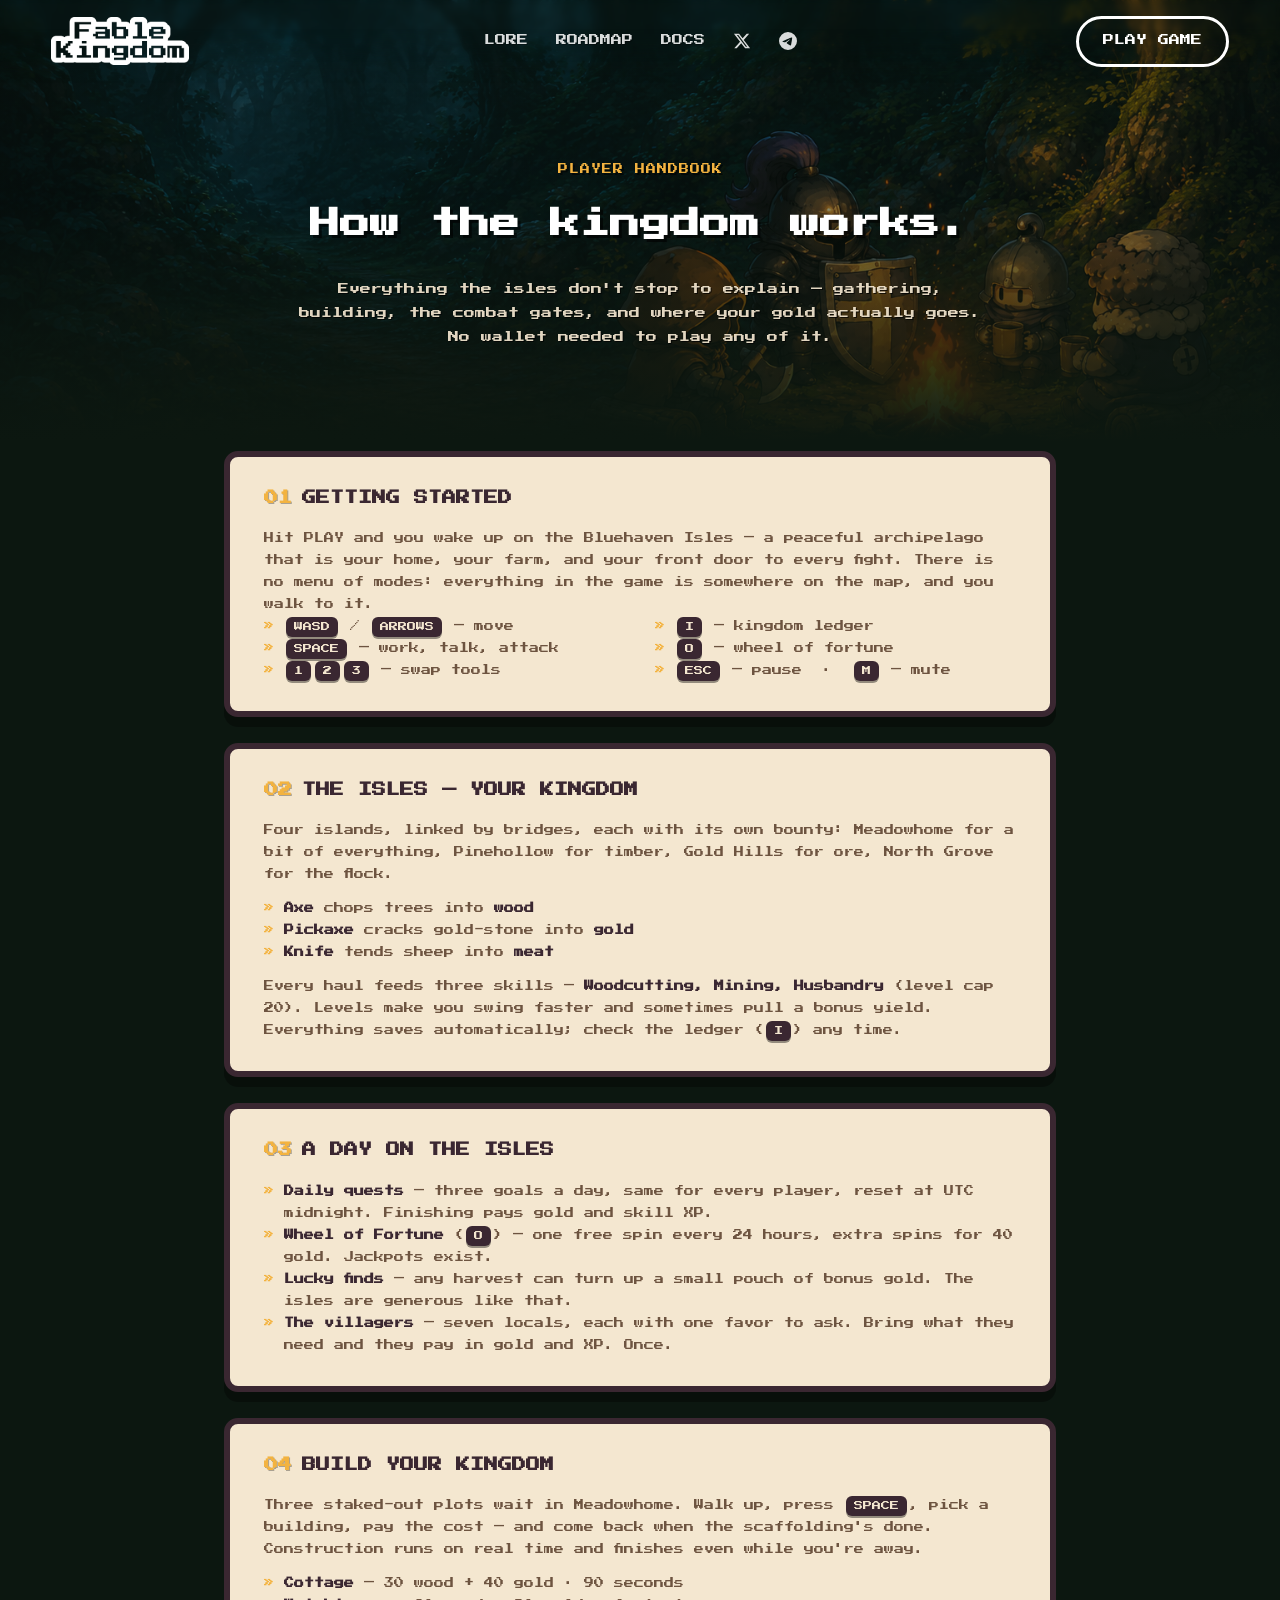
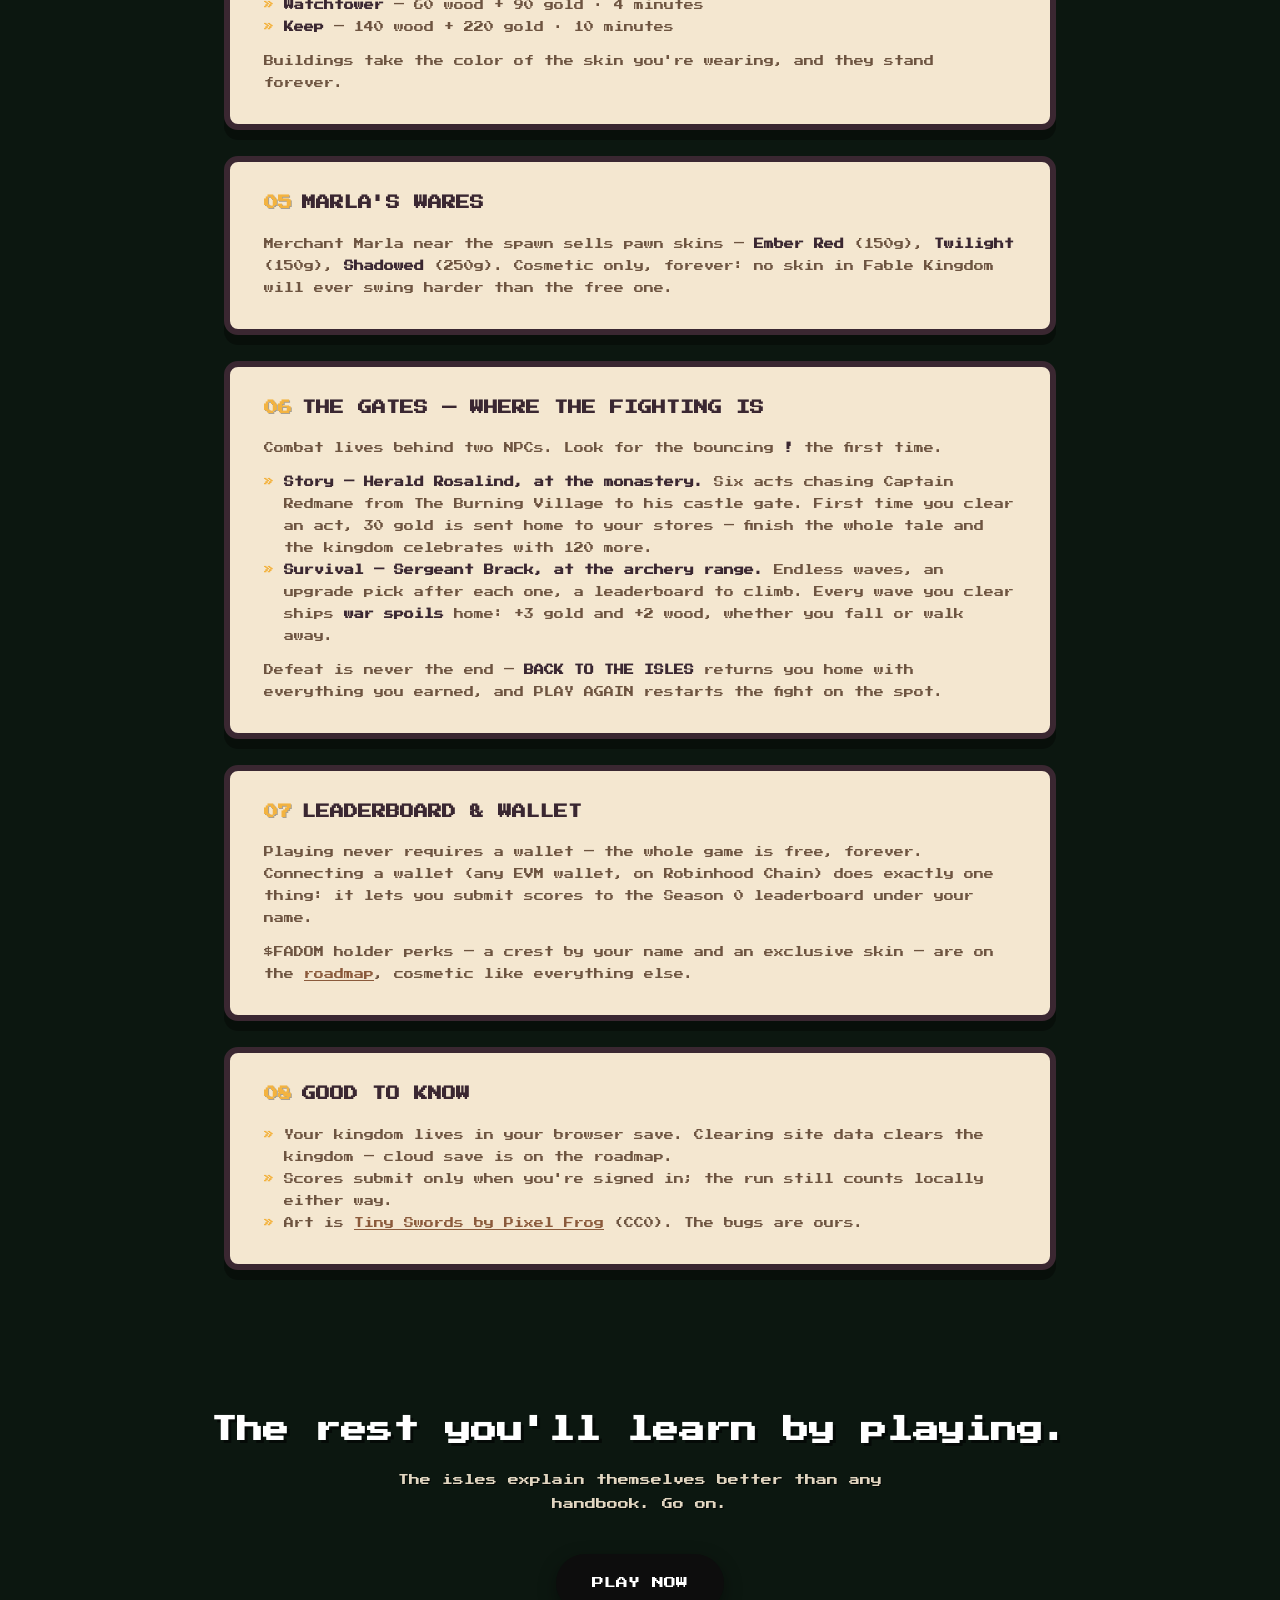
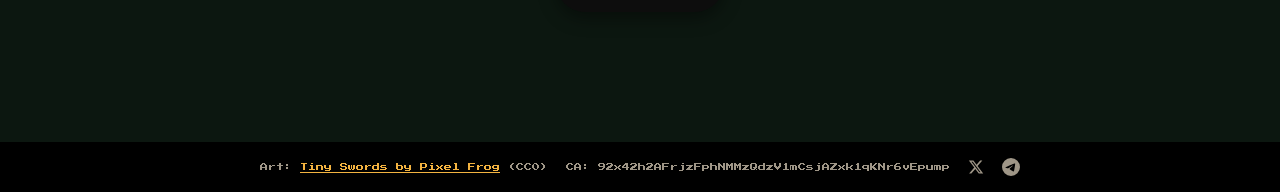
==== game/docs.html @ eb9a70f0 "Site: player handbook, hub-era landing copy, remove Homestead - New /docs page - 8-card player handb" ====
<!DOCTYPE html>
<html lang="en">
<head>
  <meta charset="UTF-8" />
  <meta name="viewport" content="width=device-width, initial-scale=1.0" />
  <link rel="icon" type="image/png" href="/favicon.png" />
  <title>Docs — Fable Kingdom</title>
  <meta name="description" content="The player handbook — how the isles, the gates, and the kingdom's economy work." />
  <link rel="preconnect" href="https://fonts.googleapis.com" />
  <link href="https://fonts.googleapis.com/css2?family=Press+Start+2P&display=swap" rel="stylesheet" />
  <link rel="stylesheet" href="landing.css" />
</head>
<body>
  <nav class="nav">
    <a href="/" class="nav-logo">
      <img src="assets/landing/logo_white.png" alt="Fable Kingdom" />
    </a>
    <div class="nav-links">
      <a class="nav-link" href="/lore">LORE</a>
      <a class="nav-link" href="/roadmap">ROADMAP</a>
      <a class="nav-link" href="/docs">DOCS</a>
      <a class="nav-social" href="https://x.com/fablekingdom_" target="_blank" rel="noopener" aria-label="Follow on X"><svg viewBox="0 0 24 24" fill="currentColor" aria-hidden="true"><path d="M18.244 2.25h3.308l-7.227 8.26 8.502 11.24H16.17l-5.214-6.817L4.99 21.75H1.68l7.73-8.835L1.254 2.25H8.08l4.713 6.231zm-1.161 17.52h1.833L7.084 4.126H5.117z"/></svg></a>
      <a class="nav-social" href="https://t.me/fable_kingdom" target="_blank" rel="noopener" aria-label="Join on Telegram"><svg viewBox="0 0 24 24" fill="currentColor" aria-hidden="true"><path d="M11.944 0A12 12 0 0 0 0 12a12 12 0 0 0 12 12 12 12 0 0 0 12-12A12 12 0 0 0 12 0a12 12 0 0 0-.056 0zm4.962 7.224c.1-.002.321.023.465.14a.506.506 0 0 1 .171.325c.016.093.036.306.02.472-.18 1.898-.962 6.502-1.36 8.627-.168.9-.499 1.201-.82 1.23-.696.065-1.225-.46-1.9-.902-1.056-.693-1.653-1.124-2.678-1.8-1.185-.78-.417-1.21.258-1.91.177-.184 3.247-2.977 3.307-3.23.007-.032.014-.15-.056-.212s-.174-.041-.249-.024c-.106.024-1.793 1.14-5.061 3.345-.48.33-.913.49-1.302.48-.428-.008-1.252-.241-1.865-.44-.752-.245-1.349-.374-1.297-.789.027-.216.325-.437.893-.663 3.498-1.524 5.83-2.529 6.998-3.014 3.332-1.386 4.025-1.627 4.476-1.635z"/></svg></a>
    </div>
    <a class="btn-outline" href="/play">PLAY GAME</a>
  </nav>

  <header class="roadmap-hero">
    <div class="roadmap-hero-content">
      <p class="eyebrow">PLAYER HANDBOOK</p>
      <h1>How the kingdom works.</h1>
      <p class="roadmap-intro">
        Everything the isles don't stop to explain — gathering, building, the
        combat gates, and where your gold actually goes. No wallet needed to
        play any of it.
      </p>
    </div>
  </header>

  <main class="docs-main">
    <div class="docs-wrap">

      <article class="docs-card">
        <h2><span class="docs-num">01</span>GETTING STARTED</h2>
        <p>
          Hit PLAY and you wake up on the Bluehaven Isles — a peaceful
          archipelago that is your home, your farm, and your front door to
          every fight. There is no menu of modes: everything in the game is
          somewhere on the map, and you walk to it.
        </p>
        <div class="docs-cols">
          <ul>
            <li><span class="key">WASD</span> / <span class="key">ARROWS</span> — move</li>
            <li><span class="key">SPACE</span> — work, talk, attack</li>
            <li><span class="key">1</span><span class="key">2</span><span class="key">3</span> — swap tools</li>
          </ul>
          <ul>
            <li><span class="key">I</span> — kingdom ledger</li>
            <li><span class="key">O</span> — wheel of fortune</li>
            <li><span class="key">ESC</span> — pause &nbsp;·&nbsp; <span class="key">M</span> — mute</li>
          </ul>
        </div>
      </article>

      <article class="docs-card">
        <h2><span class="docs-num">02</span>THE ISLES — YOUR KINGDOM</h2>
        <p>
          Four islands, linked by bridges, each with its own bounty: Meadowhome
          for a bit of everything, Pinehollow for timber, Gold Hills for ore,
          North Grove for the flock.
        </p>
        <ul>
          <li><strong>Axe</strong> chops trees into <strong>wood</strong></li>
          <li><strong>Pickaxe</strong> cracks gold-stone into <strong>gold</strong></li>
          <li><strong>Knife</strong> tends sheep into <strong>meat</strong></li>
        </ul>
        <p>
          Every haul feeds three skills — <strong>Woodcutting, Mining,
          Husbandry</strong> (level cap 20). Levels make you swing faster and
          sometimes pull a bonus yield. Everything saves automatically; check
          the ledger (<span class="key">I</span>) any time.
        </p>
      </article>

      <article class="docs-card">
        <h2><span class="docs-num">03</span>A DAY ON THE ISLES</h2>
        <ul>
          <li><strong>Daily quests</strong> — three goals a day, same for every player, reset at UTC midnight. Finishing pays gold and skill XP.</li>
          <li><strong>Wheel of Fortune</strong> (<span class="key">O</span>) — one free spin every 24 hours, extra spins for 40 gold. Jackpots exist.</li>
          <li><strong>Lucky finds</strong> — any harvest can turn up a small pouch of bonus gold. The isles are generous like that.</li>
          <li><strong>The villagers</strong> — seven locals, each with one favor to ask. Bring what they need and they pay in gold and XP. Once.</li>
        </ul>
      </article>

      <article class="docs-card">
        <h2><span class="docs-num">04</span>BUILD YOUR KINGDOM</h2>
        <p>
          Three staked-out plots wait in Meadowhome. Walk up, press
          <span class="key">SPACE</span>, pick a building, pay the cost — and
          come back when the scaffolding's done. Construction runs on real
          time and finishes even while you're away.
        </p>
        <ul>
          <li><strong>Cottage</strong> — 30 wood + 40 gold · 90 seconds</li>
          <li><strong>Watchtower</strong> — 60 wood + 90 gold · 4 minutes</li>
          <li><strong>Keep</strong> — 140 wood + 220 gold · 10 minutes</li>
        </ul>
        <p>Buildings take the color of the skin you're wearing, and they stand forever.</p>
      </article>

      <article class="docs-card">
        <h2><span class="docs-num">05</span>MARLA'S WARES</h2>
        <p>
          Merchant Marla near the spawn sells pawn skins — <strong>Ember Red</strong>
          (150g), <strong>Twilight</strong> (150g), <strong>Shadowed</strong> (250g).
          Cosmetic only, forever: no skin in Fable Kingdom will ever swing harder
          than the free one.
        </p>
      </article>

      <article class="docs-card">
        <h2><span class="docs-num">06</span>THE GATES — WHERE THE FIGHTING IS</h2>
        <p>
          Combat lives behind two NPCs. Look for the bouncing <strong>!</strong>
          the first time.
        </p>
        <ul>
          <li>
            <strong>Story — Herald Rosalind, at the monastery.</strong> Six acts
            chasing Captain Redmane from The Burning Village to his castle gate.
            First time you clear an act, 30 gold is sent home to your stores —
            finish the whole tale and the kingdom celebrates with 120 more.
          </li>
          <li>
            <strong>Survival — Sergeant Brack, at the archery range.</strong>
            Endless waves, an upgrade pick after each one, a leaderboard to
            climb. Every wave you clear ships <strong>war spoils</strong> home:
            +3 gold and +2 wood, whether you fall or walk away.
          </li>
        </ul>
        <p>
          Defeat is never the end — <strong>BACK TO THE ISLES</strong> returns
          you home with everything you earned, and PLAY AGAIN restarts the
          fight on the spot.
        </p>
      </article>

      <article class="docs-card">
        <h2><span class="docs-num">07</span>LEADERBOARD &amp; WALLET</h2>
        <p>
          Playing never requires a wallet — the whole game is free, forever.
          Connecting a wallet (any EVM wallet, on Robinhood Chain) does exactly
          one thing: it lets you submit scores to the Season 0 leaderboard
          under your name.
        </p>
        <p>
          $FADOM holder perks — a crest by your name and an exclusive skin —
          are on the <a href="/roadmap">roadmap</a>, cosmetic like everything
          else.
        </p>
      </article>

      <article class="docs-card">
        <h2><span class="docs-num">08</span>GOOD TO KNOW</h2>
        <ul>
          <li>Your kingdom lives in your browser save. Clearing site data clears the kingdom — cloud save is on the roadmap.</li>
          <li>Scores submit only when you're signed in; the run still counts locally either way.</li>
          <li>Art is <a href="https://pixelfrog-assets.itch.io/tiny-swords" target="_blank" rel="noopener">Tiny Swords by Pixel Frog</a> (CC0). The bugs are ours.</li>
        </ul>
      </article>

    </div>
  </main>

  <section class="roadmap-cta">
    <div class="section-inner">
      <h2>The rest you'll learn by playing.</h2>
      <p class="roadmap-intro">The isles explain themselves better than any handbook. Go on.</p>
      <a class="btn-pill btn-big" href="/play">PLAY NOW</a>
    </div>
  </section>

  <footer class="footer">
    <p>Art: <a href="https://pixelfrog-assets.itch.io/tiny-swords" target="_blank" rel="noopener">Tiny Swords by Pixel Frog</a> (CC0)</p>
    <p class="ca-line">CA: 92x42h2AFrjzFphNMMzQdzV1mCsjAZxk1qKNr6vEpump</p>
    <a class="x-link" href="https://x.com/fablekingdom_" target="_blank" rel="noopener" aria-label="Follow on X"><svg viewBox="0 0 24 24" width="16" height="16" fill="currentColor" aria-hidden="true"><path d="M18.244 2.25h3.308l-7.227 8.26 8.502 11.24H16.17l-5.214-6.817L4.99 21.75H1.68l7.73-8.835L1.254 2.25H8.08l4.713 6.231zm-1.161 17.52h1.833L7.084 4.126H5.117z"/></svg></a>
    <a class="tg-link" href="https://t.me/fable_kingdom" target="_blank" rel="noopener" aria-label="Join on Telegram"><svg viewBox="0 0 24 24" width="18" height="18" fill="currentColor" aria-hidden="true"><path d="M11.944 0A12 12 0 0 0 0 12a12 12 0 0 0 12 12 12 12 0 0 0 12-12A12 12 0 0 0 12 0a12 12 0 0 0-.056 0zm4.962 7.224c.1-.002.321.023.465.14a.506.506 0 0 1 .171.325c.016.093.036.306.02.472-.18 1.898-.962 6.502-1.36 8.627-.168.9-.499 1.201-.82 1.23-.696.065-1.225-.46-1.9-.902-1.056-.693-1.653-1.124-2.678-1.8-1.185-.78-.417-1.21.258-1.91.177-.184 3.247-2.977 3.307-3.23.007-.032.014-.15-.056-.212s-.174-.041-.249-.024c-.106.024-1.793 1.14-5.061 3.345-.48.33-.913.49-1.302.48-.428-.008-1.252-.241-1.865-.44-.752-.245-1.349-.374-1.297-.789.027-.216.325-.437.893-.663 3.498-1.524 5.83-2.529 6.998-3.014 3.332-1.386 4.025-1.627 4.476-1.635z"/></svg></a>
  </footer>
</body>
</html>
---- game/landing.css ----
/* Landing page — full-bleed art sections with smooth dark transitions,
   fixed glass nav, black pill CTAs, Press Start 2P throughout */

:root {
  --cream: #f4e7d0;
  --wood: #3a2731;
  --ink: #0d0d0d;
  --gold: #f3b340;
  --fade: #0c1710;          /* shared dark tone where sections blend */
  --radius: 14px;
  --font-pixel: 'Press Start 2P', 'Courier New', monospace;
}

* { margin: 0; padding: 0; box-sizing: border-box; }

html { scroll-behavior: smooth; }

body {
  background: var(--fade);
  color: var(--cream);
  font-family: var(--font-pixel);
  line-height: 1.9;
  -webkit-font-smoothing: antialiased;
}

img { display: block; max-width: 100%; }

/* ---------- Shared ---------- */

.eyebrow {
  font-size: 10px;
  letter-spacing: 1px;
  color: var(--gold);
  text-shadow: 2px 2px 0 rgba(0, 0, 0, 0.55);
  margin-bottom: 20px;
}

h2 {
  font-size: clamp(16px, 2.4vw, 26px);
  line-height: 1.6;
  color: #fff;
  text-shadow: 3px 3px 0 rgba(0, 0, 0, 0.55);
  margin-bottom: 26px;
}

.btn-pill {
  display: inline-flex;
  align-items: center;
  justify-content: center;
  font-family: var(--font-pixel);
  font-size: 12px;
  color: #fff;
  text-decoration: none;
  background: var(--ink);
  border: none;
  border-radius: 999px;
  padding: 18px 36px;
  box-shadow: 0 6px 18px rgba(0, 0, 0, 0.4);
  transition: transform 0.12s ease, box-shadow 0.12s ease;
}

.btn-pill:hover {
  transform: translateY(-2px);
  box-shadow: 0 10px 22px rgba(0, 0, 0, 0.45);
}

.btn-pill:active { transform: translateY(1px); }

/* Full-bleed sections share this base; gradients blend them into --fade
   at the top and bottom so one flows smoothly into the next */
.features,
.story,
.hero-full {
  position: relative;
  background-position: center;
  background-size: cover;
  isolation: isolate;
}

.features::before,
.story::before {
  content: '';
  position: absolute;
  inset: 0 0 auto 0;
  height: 220px;
  background: linear-gradient(to bottom, var(--fade), transparent);
  pointer-events: none;
}

.hero-full::after,
.features::after {
  content: '';
  position: absolute;
  inset: auto 0 0 0;
  height: 220px;
  background: linear-gradient(to top, var(--fade), transparent);
  pointer-events: none;
}

/* Sections 2 & 3 match the hero's full-viewport height */
.features,
.story {
  min-height: 100vh;
  display: flex;
  align-items: center;
  justify-content: center;
}

.section-inner {
  position: relative;
  z-index: 1;
  max-width: 1140px;
  margin: 0 auto;
  padding: 110px 24px;
  text-align: center;
}

/* ---------- Fixed glass nav ---------- */

.nav {
  position: fixed;
  inset: 0 0 auto 0;
  z-index: 50;
  display: grid;
  grid-template-columns: 1fr auto 1fr;
  align-items: center;
  padding: 16px clamp(24px, 4vw, 56px);
}

.nav-logo { justify-self: start; }
.nav > .btn-outline { justify-self: end; }

/* Progressive blur: strongest at the top edge, fading to none at the
   nav's bottom. Two masked backdrop layers approximate the gradient. */
.nav::before,
.nav::after {
  content: '';
  position: absolute;
  inset: 0;
  z-index: -1;
  pointer-events: none;
}

.nav::before {
  backdrop-filter: blur(6px);
  -webkit-backdrop-filter: blur(6px);
  mask-image: linear-gradient(to bottom, black 0%, transparent 75%);
  -webkit-mask-image: linear-gradient(to bottom, black 0%, transparent 75%);
}

.nav::after {
  backdrop-filter: blur(2px);
  -webkit-backdrop-filter: blur(2px);
  mask-image: linear-gradient(to bottom, black 35%, transparent 100%);
  -webkit-mask-image: linear-gradient(to bottom, black 35%, transparent 100%);
}

.nav-logo img { height: 48px; }

.btn-outline {
  font-family: var(--font-pixel);
  font-size: 11px;
  color: #fff;
  text-decoration: none;
  border: 3px solid #fff;
  border-radius: 999px;
  padding: 12px 24px;
  transition: background 0.12s, color 0.12s;
}

.btn-outline:hover {
  background: #fff;
  color: var(--ink);
}

.nav-links {
  display: flex;
  align-items: center;
  justify-self: center;
  gap: 28px;
}

.nav-link {
  font-family: var(--font-pixel);
  font-size: 11px;
  color: #fff;
  text-decoration: none;
  text-shadow: 1px 1px 0 rgba(0, 0, 0, 0.4);
  opacity: 0.85;
  transition: opacity 0.12s;
}

.nav-link:hover { opacity: 1; }

.nav-social {
  display: inline-flex;
  align-items: center;
  color: #fff;
  opacity: 0.85;
  text-shadow: 1px 1px 0 rgba(0, 0, 0, 0.4);
  transition: opacity 0.12s;
}

.nav-social:hover { opacity: 1; }

.nav-social svg {
  width: 18px;
  height: 18px;
}

/* ---------- Hero ---------- */

.hero-full {
  min-height: 100vh;
  background-image: url('assets/landing/hero.png');
  display: flex;
  flex-direction: column;
}

.hero-center {
  flex: 1;
  display: flex;
  flex-direction: column;
  align-items: center;
  justify-content: center;
  text-align: center;
  padding: 90px 24px 10vh;
  position: relative;
  z-index: 1;
}

.hero-logo {
  width: clamp(300px, 36vw, 520px);
  filter: drop-shadow(0 12px 24px rgba(0, 0, 0, 0.25));
  margin-bottom: 28px;
}

.hero-tagline {
  font-size: clamp(10px, 1.3vw, 13px);
  color: #fff;
  text-shadow: 2px 2px 0 rgba(20, 40, 24, 0.75);
  margin-bottom: 36px;
}

/* Glassy contract-address chip under the PLAY button */
.hero-ca {
  display: inline-flex;
  align-items: center;
  gap: 12px;
  margin-top: 22px;
  padding: 8px 16px;
  border-radius: 999px;
  background: rgb(0 0 0 / 23%);
  backdrop-filter: blur(41px);
  -webkit-backdrop-filter: blur(41px);
}

.hero-ca-label {
  font-family: var(--font-pixel);
  font-size: 9px;
  letter-spacing: 1px;
  color: #fff;
  text-shadow: 2px 2px 0 rgba(20, 40, 24, 0.75);
}

.hero-ca-value {
  font-family: 'Courier New', monospace;
  font-size: 12px;
  font-weight: bold;
  color: #fff;
  text-shadow: 2px 2px 0 rgba(20, 40, 24, 0.75);
  word-break: break-all;
}

.hero-ca-value.is-live { cursor: pointer; }

/* ---------- Features ---------- */

.features {
  background-image: url('assets/landing/forest.png');
}

.card-grid {
  display: grid;
  grid-template-columns: repeat(3, 1fr);
  gap: 24px;
  margin-top: 44px;
  text-align: left;
}

.card {
  background: var(--cream);
  border: 6px solid var(--wood);
  border-radius: var(--radius);
  box-shadow: 0 10px 0 rgba(0, 0, 0, 0.35);
  padding: 28px 24px;
}

.card h3 {
  font-size: 12px;
  line-height: 1.7;
  color: var(--wood);
  margin-bottom: 14px;
}

.card p {
  font-size: 9px;
  line-height: 2;
  color: #6d5440;
}

/* ---------- Story ---------- */

.story {
  background-image: url('assets/landing/camp.png');
}

.story-inner {
  max-width: 720px;
}

.story-copy {
  font-size: 10px;
  line-height: 2.2;
  color: rgba(244, 231, 208, 0.92);
  text-shadow: 1px 1px 0 rgba(0, 0, 0, 0.7);
  margin-bottom: 40px;
}

.story-copy em {
  font-style: normal;
  color: var(--gold);
}

/* ---------- Footer ---------- */

.footer {
  background: #000;
  padding: 16px 24px;
  display: flex;
  align-items: center;
  justify-content: center;
  gap: 18px;
  font-size: 8px;
  color: rgba(244, 231, 208, 0.65);
}

.footer a { color: var(--gold); }

.footer .x-link,
.footer .tg-link {
  display: inline-flex;
  color: rgba(244, 231, 208, 0.65);
  transition: color 0.12s;
}

.footer .x-link:hover,
.footer .tg-link:hover { color: #fff; }

.footer .ca-line { color: rgba(244, 231, 208, 0.65); }

/* ---------- Lore page ---------- */

.lore-hero {
  position: relative;
  min-height: 100vh;
  background: url('assets/landing/hero.png') center / cover no-repeat;
  display: flex;
  align-items: center;
  justify-content: center;
  isolation: isolate;
}

.lore-hero::before {
  content: '';
  position: absolute;
  inset: 0;
  background: linear-gradient(to bottom, rgba(12, 23, 16, 0.55) 0%, rgba(12, 23, 16, 0.35) 40%, var(--fade) 100%);
  z-index: 0;
  pointer-events: none;
}

.lore-hero-content {
  position: relative;
  z-index: 1;
  max-width: 760px;
  padding: 130px 24px 60px;
  text-align: center;
}

.lore-hero h1 {
  font-family: var(--font-pixel);
  font-size: clamp(16px, 2.6vw, 28px);
  line-height: 1.7;
  color: #fff;
  text-shadow: 3px 3px 0 rgba(0, 0, 0, 0.6);
  margin-bottom: 32px;
}

.lore-intro {
  font-size: 11px;
  line-height: 2.2;
  color: rgba(244, 231, 208, 0.92);
  text-shadow: 1px 1px 0 rgba(0, 0, 0, 0.7);
  margin-bottom: 18px;
}

.lore-intro-soft {
  font-size: 10px;
  color: var(--gold);
  letter-spacing: 1px;
}

.lore-lands,
.lore-factions,
.lore-people,
.lore-cta {
  background: var(--fade);
  position: relative;
  isolation: isolate;
}

.lore-factions {
  background: url('assets/landing/forest.png') center / cover no-repeat var(--fade);
}

.lore-factions::before {
  content: '';
  position: absolute;
  inset: 0;
  background: linear-gradient(to bottom, var(--fade) 0%, rgba(12, 23, 16, 0.78) 30%, rgba(12, 23, 16, 0.78) 70%, var(--fade) 100%);
  z-index: 0;
  pointer-events: none;
}

.lore-factions .section-inner { z-index: 1; }

/* The Lands — single column, narrative entries */
.land-list {
  display: flex;
  flex-direction: column;
  gap: 18px;
  max-width: 720px;
  margin: 44px auto 0;
  text-align: left;
}

.land {
  background: var(--cream);
  border: 6px solid var(--wood);
  border-radius: var(--radius);
  box-shadow: 0 8px 0 rgba(0, 0, 0, 0.35);
  padding: 22px 28px;
}

.land h3 {
  font-family: var(--font-pixel);
  font-size: 13px;
  color: var(--wood);
  margin-bottom: 12px;
}

.land p {
  font-size: 10px;
  line-height: 2;
  color: var(--ink-soft, #6d5440);
}

/* Factions — pixel sprite + text card. 6-col grid lets us center the bottom row of 2 cards under the row of 3. */
.faction-grid {
  display: grid;
  grid-template-columns: repeat(6, 1fr);
  gap: 22px;
  margin: 44px auto 0;
  max-width: 1000px;
  text-align: left;
}

.faction-card { grid-column: span 2; }
.faction-card:nth-child(4) { grid-column: 2 / span 2; }
.faction-card:nth-child(5) { grid-column: 4 / span 2; }

.faction-card {
  background: var(--cream);
  border: 6px solid var(--wood);
  border-radius: var(--radius);
  box-shadow: 0 10px 0 rgba(0, 0, 0, 0.35);
  padding: 26px 22px;
  display: flex;
  flex-direction: column;
  align-items: center;
  text-align: center;
}

/* Show the first 192x192 frame natively — sprite sheets stored as <img> use object-fit */
.faction-img {
  width: 144px;
  height: 144px;
  object-fit: contain;
  image-rendering: pixelated;
  margin-bottom: 6px;
}

.faction-card h3 {
  font-family: var(--font-pixel);
  font-size: 12px;
  color: var(--wood);
  margin: 4px 0 14px;
  line-height: 1.7;
}

.faction-card p {
  font-size: 9px;
  line-height: 2;
  color: var(--ink-soft, #6d5440);
}

.faction-card.faction-red    { box-shadow: 0 10px 0 rgba(120, 30, 30, 0.45); }
.faction-card.faction-purple { box-shadow: 0 10px 0 rgba(60, 30, 110, 0.45); }
.faction-card.faction-black  { box-shadow: 0 10px 0 rgba(20, 20, 30, 0.55); }
.faction-card.faction-goblin { box-shadow: 0 10px 0 rgba(80, 60, 30, 0.45); }

/* The People — avatar-led cards */
.people-grid {
  display: grid;
  grid-template-columns: repeat(auto-fit, minmax(240px, 1fr));
  gap: 22px;
  margin-top: 44px;
  text-align: left;
}

.person-card {
  background: var(--cream);
  border: 6px solid var(--wood);
  border-radius: var(--radius);
  box-shadow: 0 10px 0 rgba(0, 0, 0, 0.35);
  padding: 24px 22px 26px;
  text-align: center;
}

.person-avatar {
  width: 128px;
  height: 128px;
  image-rendering: pixelated;
  margin: 0 auto 14px;
  filter: drop-shadow(0 6px 0 rgba(0, 0, 0, 0.25));
}

.person-card h3 {
  font-family: var(--font-pixel);
  font-size: 12px;
  color: var(--wood);
  margin-bottom: 8px;
}

.person-tag {
  font-family: var(--font-pixel);
  font-size: 8px;
  color: var(--gold);
  text-shadow: 1px 1px 0 rgba(0, 0, 0, 0.2);
  margin-bottom: 14px;
}

.person-card p:not(.person-tag) {
  font-size: 9px;
  line-height: 2;
  color: var(--ink-soft, #6d5440);
  text-align: left;
}

/* Final CTA */
.lore-cta {
  text-align: center;
}

.lore-cta .section-inner {
  padding: 130px 24px;
}

.lore-cta h2 {
  margin-bottom: 18px;
}

.lore-cta .lore-intro {
  max-width: 520px;
  margin: 0 auto 36px;
}

/* ---------- Roadmap page ---------- */

.roadmap-hero {
  position: relative;
  background: url('assets/landing/camp.png') center / cover no-repeat var(--fade);
  isolation: isolate;
}

.roadmap-hero::before {
  content: '';
  position: absolute;
  inset: 0;
  background: linear-gradient(to bottom, rgba(12, 23, 16, 0.6) 0%, rgba(12, 23, 16, 0.45) 45%, var(--fade) 100%);
  z-index: 0;
  pointer-events: none;
}

.roadmap-hero-content {
  position: relative;
  z-index: 1;
  max-width: 760px;
  margin: 0 auto;
  padding: 160px 24px 90px;
  text-align: center;
}

.roadmap-hero h1 {
  font-family: var(--font-pixel);
  font-size: clamp(18px, 3vw, 30px);
  line-height: 1.7;
  color: #fff;
  text-shadow: 3px 3px 0 rgba(0, 0, 0, 0.6);
  margin-bottom: 28px;
}

.roadmap-intro {
  font-size: 11px;
  line-height: 2.2;
  color: rgba(244, 231, 208, 0.92);
  text-shadow: 1px 1px 0 rgba(0, 0, 0, 0.7);
}

.hl-now  { color: #7fd17f; }
.hl-next { color: #6fb7ec; }

.roadmap-board {
  background: var(--fade);
  padding: 20px 0 40px;
}

.board-grid {
  display: grid;
  grid-template-columns: repeat(4, 1fr);
  gap: 20px;
  max-width: 1200px;
  margin: 0 auto;
  padding: 0 24px;
  align-items: start;
}

.phase {
  background: var(--cream);
  border: 6px solid var(--wood);
  border-radius: var(--radius);
  box-shadow: 0 10px 0 rgba(0, 0, 0, 0.35);
  padding: 24px 20px;
}

.phase-head {
  display: flex;
  align-items: center;
  flex-wrap: wrap;
  gap: 8px 10px;
  margin-bottom: 20px;
  padding-bottom: 16px;
  border-bottom: 3px solid rgba(58, 39, 49, 0.15);
}

.phase-dot {
  width: 14px;
  height: 14px;
  border-radius: 50%;
  border: 3px solid var(--wood);
  flex-shrink: 0;
}

.phase-head h2 {
  font-family: var(--font-pixel);
  font-size: 15px;
  color: var(--wood);
  text-shadow: none;
  margin: 0;
}

.phase-sub {
  width: 100%;
  font-family: var(--font-pixel);
  font-size: 8px;
  color: #9b7e63;
}

.phase-items {
  list-style: none;
  display: flex;
  flex-direction: column;
  gap: 16px;
}

.phase-items li {
  font-family: var(--font-pixel);
  font-size: 9px;
  line-height: 1.9;
  color: var(--ink-soft, #6d5440);
  padding-left: 16px;
  position: relative;
}

.phase-items li::before {
  content: '';
  position: absolute;
  left: 0;
  top: 5px;
  width: 6px;
  height: 6px;
  border-radius: 2px;
  background: var(--wood);
}

.phase-items li strong { color: var(--wood); }

.phase-note {
  display: block;
  margin-top: 8px;
  font-size: 8px;
  line-height: 1.9;
  color: #a3733b;
  padding: 8px 10px;
  background: rgba(243, 179, 64, 0.16);
  border-left: 3px solid var(--gold);
  border-radius: 4px;
}

/* Phase accent colors */
.phase-now  .phase-dot { background: #5bbf5b; }
.phase-next .phase-dot { background: var(--blue); }
.phase-later .phase-dot { background: #a07bd6; }
.phase-exploring .phase-dot { background: #b8ad9c; }

.phase-exploring { opacity: 0.92; }

.roadmap-cta {
  background: var(--fade);
  text-align: center;
}

.roadmap-cta .section-inner {
  padding: 110px 24px 130px;
}

.roadmap-cta h2 { margin-bottom: 18px; }

.roadmap-cta .roadmap-intro {
  max-width: 520px;
  margin: 0 auto 36px;
}

/* ---------- Docs / player handbook ---------- */

.docs-main {
  background: var(--fade);
  padding: 10px 0 30px;
}

.docs-wrap {
  max-width: 880px;
  margin: 0 auto;
  padding: 0 24px;
  display: grid;
  gap: 26px;
}

/* Same chunky cream card language as the landing feature cards */
.docs-card {
  background: var(--cream);
  border: 6px solid var(--wood);
  border-radius: var(--radius);
  box-shadow: 0 10px 0 rgba(0, 0, 0, 0.35);
  padding: 30px 34px;
}

.docs-card h2 {
  font-size: 14px;
  color: var(--wood);
  text-shadow: none;
  margin-bottom: 18px;
}

.docs-card h2 .docs-num {
  color: var(--gold);
  text-shadow: 1px 1px 0 rgba(0, 0, 0, 0.3);
  margin-right: 10px;
}

.docs-card p,
.docs-card li {
  font-size: 10px;
  line-height: 2.2;
  color: #6d5440;
}

.docs-card p + p,
.docs-card ul + p,
.docs-card p + ul { margin-top: 12px; }

.docs-card ul { list-style: none; }

.docs-card li {
  padding-left: 20px;
  position: relative;
}

.docs-card li::before {
  content: '\00BB';
  position: absolute;
  left: 0;
  color: var(--gold);
}

.docs-card strong { color: var(--wood); }

.docs-card a { color: #8a5a3b; }

/* Keyboard caps for the controls list */
.key {
  display: inline-block;
  font-size: 9px;
  line-height: 1;
  background: var(--wood);
  color: var(--cream);
  border-radius: 6px;
  padding: 5px 8px 6px;
  margin: 0 2px;
  box-shadow: 0 2px 0 rgba(0, 0, 0, 0.4);
  white-space: nowrap;
}

.docs-cols {
  display: grid;
  grid-template-columns: 1fr 1fr;
  gap: 4px 30px;
}

@media (max-width: 700px) {
  .docs-cols { grid-template-columns: 1fr; }
  .docs-card { padding: 24px 20px; }
}

/* ---------- Responsive ---------- */

@media (max-width: 1040px) {
  .board-grid { grid-template-columns: repeat(2, 1fr); }
}

@media (max-width: 860px) {
  .card-grid { grid-template-columns: 1fr; }
  .section-inner { padding: 110px 24px; }
  .nav-logo img { height: 38px; }
  .nav-links { gap: 18px; }
  .faction-grid { grid-template-columns: 1fr; }
  .people-grid { grid-template-columns: 1fr; }
}

@media (max-width: 560px) {
  .board-grid { grid-template-columns: 1fr; }
}
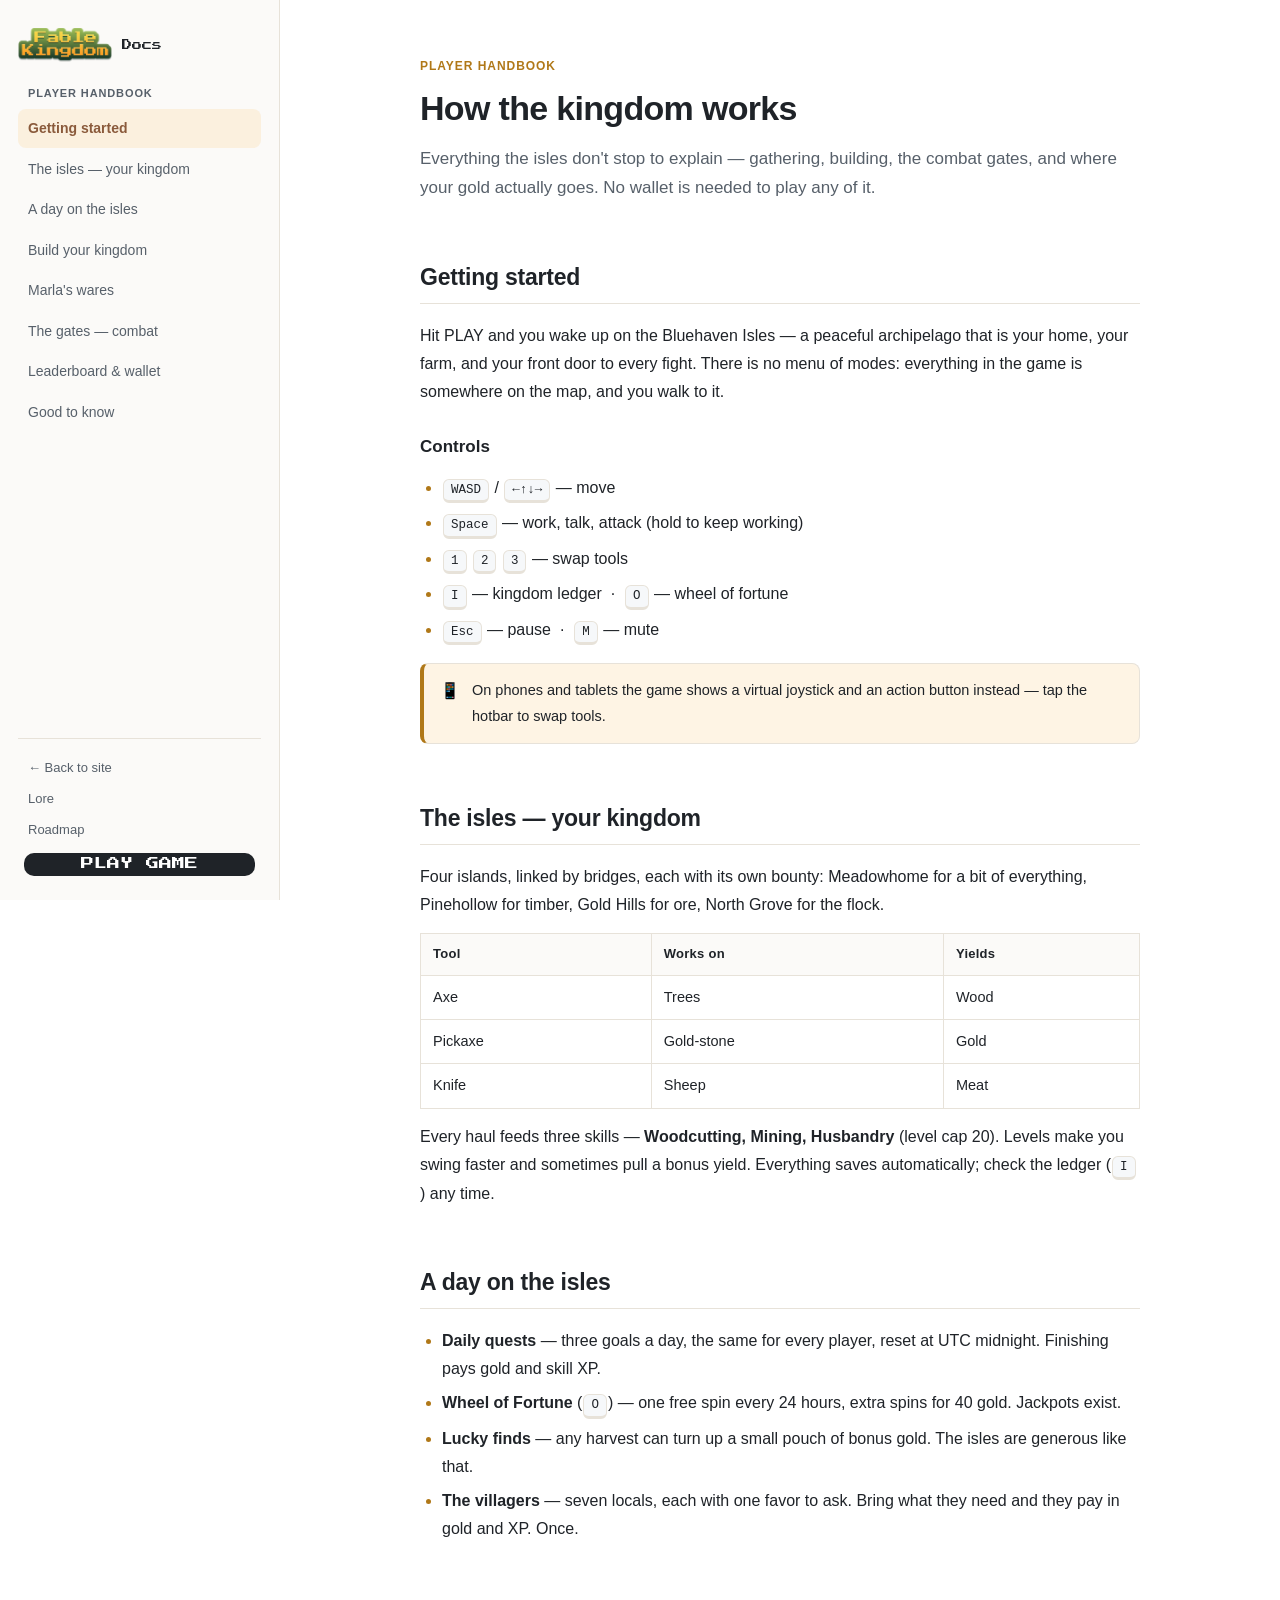
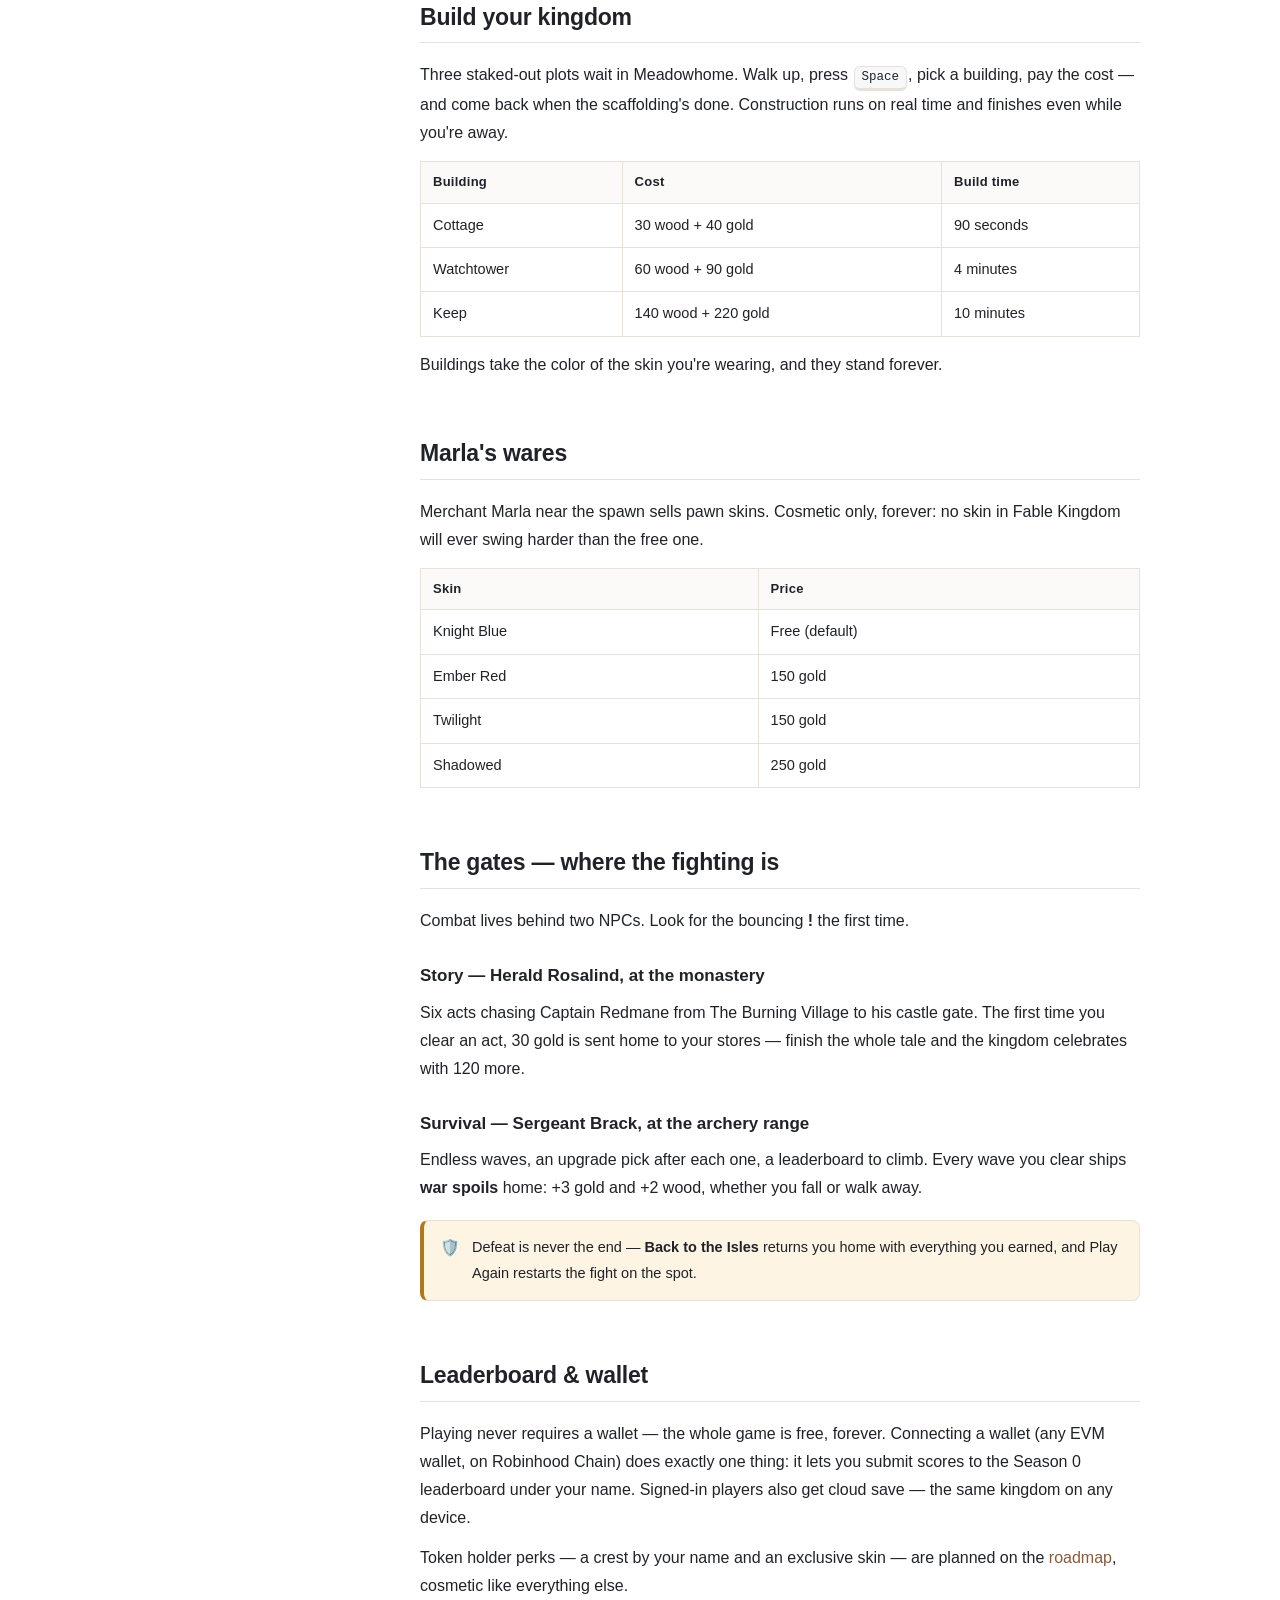
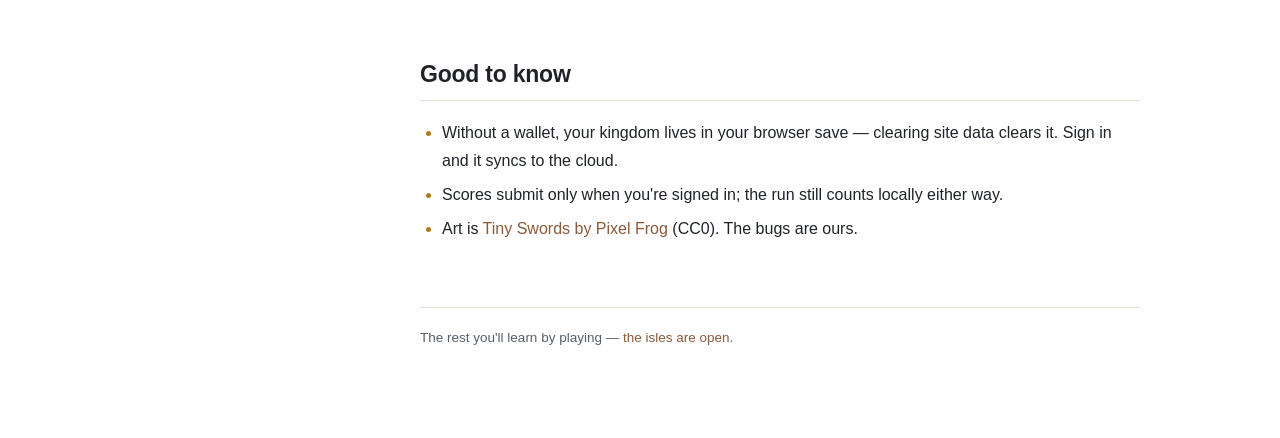
==== commit 9d171af0: "Scrub $FADOM/CA from player surfaces; GitBook-style docs redesign - Old Solana CA and ticker removed" ====
--- a/game/docs.html
+++ b/game/docs.html
@@ -5,186 +5,218 @@
   <meta name="viewport" content="width=device-width, initial-scale=1.0" />
   <link rel="icon" type="image/png" href="/favicon.png" />
   <title>Docs — Fable Kingdom</title>
-  <meta name="description" content="The player handbook — how the isles, the gates, and the kingdom's economy work." />
+  <meta name="description" content="The Fable Kingdom player handbook — how the isles, the gates, and the kingdom's economy work." />
   <link rel="preconnect" href="https://fonts.googleapis.com" />
   <link href="https://fonts.googleapis.com/css2?family=Press+Start+2P&display=swap" rel="stylesheet" />
-  <link rel="stylesheet" href="landing.css" />
+  <link rel="stylesheet" href="docs.css" />
 </head>
 <body>
-  <nav class="nav">
-    <a href="/" class="nav-logo">
-      <img src="assets/landing/logo_white.png" alt="Fable Kingdom" />
+
+  <aside class="side">
+    <a class="side-brand" href="/">
+      <img src="assets/landing/logo.png" alt="Fable Kingdom" />
+      <span>Docs</span>
     </a>
-    <div class="nav-links">
-      <a class="nav-link" href="/lore">LORE</a>
-      <a class="nav-link" href="/roadmap">ROADMAP</a>
-      <a class="nav-link" href="/docs">DOCS</a>
-      <a class="nav-social" href="https://x.com/fablekingdom_" target="_blank" rel="noopener" aria-label="Follow on X"><svg viewBox="0 0 24 24" fill="currentColor" aria-hidden="true"><path d="M18.244 2.25h3.308l-7.227 8.26 8.502 11.24H16.17l-5.214-6.817L4.99 21.75H1.68l7.73-8.835L1.254 2.25H8.08l4.713 6.231zm-1.161 17.52h1.833L7.084 4.126H5.117z"/></svg></a>
-      <a class="nav-social" href="https://t.me/fable_kingdom" target="_blank" rel="noopener" aria-label="Join on Telegram"><svg viewBox="0 0 24 24" fill="currentColor" aria-hidden="true"><path d="M11.944 0A12 12 0 0 0 0 12a12 12 0 0 0 12 12 12 12 0 0 0 12-12A12 12 0 0 0 12 0a12 12 0 0 0-.056 0zm4.962 7.224c.1-.002.321.023.465.14a.506.506 0 0 1 .171.325c.016.093.036.306.02.472-.18 1.898-.962 6.502-1.36 8.627-.168.9-.499 1.201-.82 1.23-.696.065-1.225-.46-1.9-.902-1.056-.693-1.653-1.124-2.678-1.8-1.185-.78-.417-1.21.258-1.91.177-.184 3.247-2.977 3.307-3.23.007-.032.014-.15-.056-.212s-.174-.041-.249-.024c-.106.024-1.793 1.14-5.061 3.345-.48.33-.913.49-1.302.48-.428-.008-1.252-.241-1.865-.44-.752-.245-1.349-.374-1.297-.789.027-.216.325-.437.893-.663 3.498-1.524 5.83-2.529 6.998-3.014 3.332-1.386 4.025-1.627 4.476-1.635z"/></svg></a>
+
+    <nav>
+      <p class="side-label">Player handbook</p>
+      <div class="side-nav" id="side-nav">
+        <a href="#getting-started">Getting started</a>
+        <a href="#the-isles">The isles — your kingdom</a>
+        <a href="#daily-life">A day on the isles</a>
+        <a href="#building">Build your kingdom</a>
+        <a href="#shop">Marla's wares</a>
+        <a href="#gates">The gates — combat</a>
+        <a href="#wallet">Leaderboard &amp; wallet</a>
+        <a href="#good-to-know">Good to know</a>
+      </div>
+    </nav>
+
+    <div class="side-foot">
+      <a href="/">&larr; Back to site</a>
+      <a href="/lore">Lore</a>
+      <a href="/roadmap">Roadmap</a>
+      <a class="side-play" href="/play">PLAY GAME</a>
     </div>
-    <a class="btn-outline" href="/play">PLAY GAME</a>
-  </nav>
-
-  <header class="roadmap-hero">
-    <div class="roadmap-hero-content">
-      <p class="eyebrow">PLAYER HANDBOOK</p>
-      <h1>How the kingdom works.</h1>
-      <p class="roadmap-intro">
+  </aside>
+
+  <main class="doc">
+    <div class="doc-inner">
+      <p class="doc-eyebrow">Player handbook</p>
+      <h1>How the kingdom works</h1>
+      <p class="doc-lead">
         Everything the isles don't stop to explain — gathering, building, the
-        combat gates, and where your gold actually goes. No wallet needed to
-        play any of it.
+        combat gates, and where your gold actually goes. No wallet is needed
+        to play any of it.
       </p>
-    </div>
-  </header>
-
-  <main class="docs-main">
-    <div class="docs-wrap">
-
-      <article class="docs-card">
-        <h2><span class="docs-num">01</span>GETTING STARTED</h2>
+
+      <section id="getting-started">
+        <h2>Getting started</h2>
         <p>
           Hit PLAY and you wake up on the Bluehaven Isles — a peaceful
           archipelago that is your home, your farm, and your front door to
           every fight. There is no menu of modes: everything in the game is
           somewhere on the map, and you walk to it.
         </p>
-        <div class="docs-cols">
-          <ul>
-            <li><span class="key">WASD</span> / <span class="key">ARROWS</span> — move</li>
-            <li><span class="key">SPACE</span> — work, talk, attack</li>
-            <li><span class="key">1</span><span class="key">2</span><span class="key">3</span> — swap tools</li>
-          </ul>
-          <ul>
-            <li><span class="key">I</span> — kingdom ledger</li>
-            <li><span class="key">O</span> — wheel of fortune</li>
-            <li><span class="key">ESC</span> — pause &nbsp;·&nbsp; <span class="key">M</span> — mute</li>
-          </ul>
+        <h3>Controls</h3>
+        <ul>
+          <li><kbd>WASD</kbd> / <kbd>&larr;&uarr;&darr;&rarr;</kbd> — move</li>
+          <li><kbd>Space</kbd> — work, talk, attack (hold to keep working)</li>
+          <li><kbd>1</kbd> <kbd>2</kbd> <kbd>3</kbd> — swap tools</li>
+          <li><kbd>I</kbd> — kingdom ledger &nbsp;·&nbsp; <kbd>O</kbd> — wheel of fortune</li>
+          <li><kbd>Esc</kbd> — pause &nbsp;·&nbsp; <kbd>M</kbd> — mute</li>
+        </ul>
+        <div class="hint">
+          <span class="hint-icon">📱</span>
+          <span>On phones and tablets the game shows a virtual joystick and an
+          action button instead — tap the hotbar to swap tools.</span>
         </div>
-      </article>
-
-      <article class="docs-card">
-        <h2><span class="docs-num">02</span>THE ISLES — YOUR KINGDOM</h2>
+      </section>
+
+      <section id="the-isles">
+        <h2>The isles — your kingdom</h2>
         <p>
           Four islands, linked by bridges, each with its own bounty: Meadowhome
           for a bit of everything, Pinehollow for timber, Gold Hills for ore,
           North Grove for the flock.
         </p>
-        <ul>
-          <li><strong>Axe</strong> chops trees into <strong>wood</strong></li>
-          <li><strong>Pickaxe</strong> cracks gold-stone into <strong>gold</strong></li>
-          <li><strong>Knife</strong> tends sheep into <strong>meat</strong></li>
-        </ul>
+        <table>
+          <thead><tr><th>Tool</th><th>Works on</th><th>Yields</th></tr></thead>
+          <tbody>
+            <tr><td>Axe</td><td>Trees</td><td>Wood</td></tr>
+            <tr><td>Pickaxe</td><td>Gold-stone</td><td>Gold</td></tr>
+            <tr><td>Knife</td><td>Sheep</td><td>Meat</td></tr>
+          </tbody>
+        </table>
         <p>
           Every haul feeds three skills — <strong>Woodcutting, Mining,
           Husbandry</strong> (level cap 20). Levels make you swing faster and
           sometimes pull a bonus yield. Everything saves automatically; check
-          the ledger (<span class="key">I</span>) any time.
-        </p>
-      </article>
-
-      <article class="docs-card">
-        <h2><span class="docs-num">03</span>A DAY ON THE ISLES</h2>
+          the ledger (<kbd>I</kbd>) any time.
+        </p>
+      </section>
+
+      <section id="daily-life">
+        <h2>A day on the isles</h2>
         <ul>
-          <li><strong>Daily quests</strong> — three goals a day, same for every player, reset at UTC midnight. Finishing pays gold and skill XP.</li>
-          <li><strong>Wheel of Fortune</strong> (<span class="key">O</span>) — one free spin every 24 hours, extra spins for 40 gold. Jackpots exist.</li>
+          <li><strong>Daily quests</strong> — three goals a day, the same for every player, reset at UTC midnight. Finishing pays gold and skill XP.</li>
+          <li><strong>Wheel of Fortune</strong> (<kbd>O</kbd>) — one free spin every 24 hours, extra spins for 40 gold. Jackpots exist.</li>
           <li><strong>Lucky finds</strong> — any harvest can turn up a small pouch of bonus gold. The isles are generous like that.</li>
           <li><strong>The villagers</strong> — seven locals, each with one favor to ask. Bring what they need and they pay in gold and XP. Once.</li>
         </ul>
-      </article>
-
-      <article class="docs-card">
-        <h2><span class="docs-num">04</span>BUILD YOUR KINGDOM</h2>
+      </section>
+
+      <section id="building">
+        <h2>Build your kingdom</h2>
         <p>
           Three staked-out plots wait in Meadowhome. Walk up, press
-          <span class="key">SPACE</span>, pick a building, pay the cost — and
-          come back when the scaffolding's done. Construction runs on real
-          time and finishes even while you're away.
-        </p>
-        <ul>
-          <li><strong>Cottage</strong> — 30 wood + 40 gold · 90 seconds</li>
-          <li><strong>Watchtower</strong> — 60 wood + 90 gold · 4 minutes</li>
-          <li><strong>Keep</strong> — 140 wood + 220 gold · 10 minutes</li>
-        </ul>
+          <kbd>Space</kbd>, pick a building, pay the cost — and come back when
+          the scaffolding's done. Construction runs on real time and finishes
+          even while you're away.
+        </p>
+        <table>
+          <thead><tr><th>Building</th><th>Cost</th><th>Build time</th></tr></thead>
+          <tbody>
+            <tr><td>Cottage</td><td>30 wood + 40 gold</td><td>90 seconds</td></tr>
+            <tr><td>Watchtower</td><td>60 wood + 90 gold</td><td>4 minutes</td></tr>
+            <tr><td>Keep</td><td>140 wood + 220 gold</td><td>10 minutes</td></tr>
+          </tbody>
+        </table>
         <p>Buildings take the color of the skin you're wearing, and they stand forever.</p>
-      </article>
-
-      <article class="docs-card">
-        <h2><span class="docs-num">05</span>MARLA'S WARES</h2>
-        <p>
-          Merchant Marla near the spawn sells pawn skins — <strong>Ember Red</strong>
-          (150g), <strong>Twilight</strong> (150g), <strong>Shadowed</strong> (250g).
-          Cosmetic only, forever: no skin in Fable Kingdom will ever swing harder
-          than the free one.
-        </p>
-      </article>
-
-      <article class="docs-card">
-        <h2><span class="docs-num">06</span>THE GATES — WHERE THE FIGHTING IS</h2>
-        <p>
-          Combat lives behind two NPCs. Look for the bouncing <strong>!</strong>
-          the first time.
-        </p>
-        <ul>
-          <li>
-            <strong>Story — Herald Rosalind, at the monastery.</strong> Six acts
-            chasing Captain Redmane from The Burning Village to his castle gate.
-            First time you clear an act, 30 gold is sent home to your stores —
-            finish the whole tale and the kingdom celebrates with 120 more.
-          </li>
-          <li>
-            <strong>Survival — Sergeant Brack, at the archery range.</strong>
-            Endless waves, an upgrade pick after each one, a leaderboard to
-            climb. Every wave you clear ships <strong>war spoils</strong> home:
-            +3 gold and +2 wood, whether you fall or walk away.
-          </li>
-        </ul>
-        <p>
-          Defeat is never the end — <strong>BACK TO THE ISLES</strong> returns
-          you home with everything you earned, and PLAY AGAIN restarts the
-          fight on the spot.
-        </p>
-      </article>
-
-      <article class="docs-card">
-        <h2><span class="docs-num">07</span>LEADERBOARD &amp; WALLET</h2>
+      </section>
+
+      <section id="shop">
+        <h2>Marla's wares</h2>
+        <p>
+          Merchant Marla near the spawn sells pawn skins. Cosmetic only,
+          forever: no skin in Fable Kingdom will ever swing harder than the
+          free one.
+        </p>
+        <table>
+          <thead><tr><th>Skin</th><th>Price</th></tr></thead>
+          <tbody>
+            <tr><td>Knight Blue</td><td>Free (default)</td></tr>
+            <tr><td>Ember Red</td><td>150 gold</td></tr>
+            <tr><td>Twilight</td><td>150 gold</td></tr>
+            <tr><td>Shadowed</td><td>250 gold</td></tr>
+          </tbody>
+        </table>
+      </section>
+
+      <section id="gates">
+        <h2>The gates — where the fighting is</h2>
+        <p>
+          Combat lives behind two NPCs. Look for the bouncing
+          <strong>!</strong> the first time.
+        </p>
+        <h3>Story — Herald Rosalind, at the monastery</h3>
+        <p>
+          Six acts chasing Captain Redmane from The Burning Village to his
+          castle gate. The first time you clear an act, 30 gold is sent home
+          to your stores — finish the whole tale and the kingdom celebrates
+          with 120 more.
+        </p>
+        <h3>Survival — Sergeant Brack, at the archery range</h3>
+        <p>
+          Endless waves, an upgrade pick after each one, a leaderboard to
+          climb. Every wave you clear ships <strong>war spoils</strong> home:
+          +3 gold and +2 wood, whether you fall or walk away.
+        </p>
+        <div class="hint">
+          <span class="hint-icon">🛡️</span>
+          <span>Defeat is never the end — <strong>Back to the Isles</strong>
+          returns you home with everything you earned, and Play Again restarts
+          the fight on the spot.</span>
+        </div>
+      </section>
+
+      <section id="wallet">
+        <h2>Leaderboard &amp; wallet</h2>
         <p>
           Playing never requires a wallet — the whole game is free, forever.
           Connecting a wallet (any EVM wallet, on Robinhood Chain) does exactly
           one thing: it lets you submit scores to the Season 0 leaderboard
-          under your name.
-        </p>
-        <p>
-          $FADOM holder perks — a crest by your name and an exclusive skin —
-          are on the <a href="/roadmap">roadmap</a>, cosmetic like everything
-          else.
-        </p>
-      </article>
-
-      <article class="docs-card">
-        <h2><span class="docs-num">08</span>GOOD TO KNOW</h2>
+          under your name. Signed-in players also get cloud save — the same
+          kingdom on any device.
+        </p>
+        <p>
+          Token holder perks — a crest by your name and an exclusive skin —
+          are planned on the <a href="/roadmap">roadmap</a>, cosmetic like
+          everything else.
+        </p>
+      </section>
+
+      <section id="good-to-know">
+        <h2>Good to know</h2>
         <ul>
-          <li>Your kingdom lives in your browser save. Clearing site data clears the kingdom — cloud save is on the roadmap.</li>
+          <li>Without a wallet, your kingdom lives in your browser save — clearing site data clears it. Sign in and it syncs to the cloud.</li>
           <li>Scores submit only when you're signed in; the run still counts locally either way.</li>
           <li>Art is <a href="https://pixelfrog-assets.itch.io/tiny-swords" target="_blank" rel="noopener">Tiny Swords by Pixel Frog</a> (CC0). The bugs are ours.</li>
         </ul>
-      </article>
-
+      </section>
+
+      <p class="doc-foot">
+        The rest you'll learn by playing — <a href="/play">the isles are open</a>.
+      </p>
     </div>
   </main>
 
-  <section class="roadmap-cta">
-    <div class="section-inner">
-      <h2>The rest you'll learn by playing.</h2>
-      <p class="roadmap-intro">The isles explain themselves better than any handbook. Go on.</p>
-      <a class="btn-pill btn-big" href="/play">PLAY NOW</a>
-    </div>
-  </section>
-
-  <footer class="footer">
-    <p>Art: <a href="https://pixelfrog-assets.itch.io/tiny-swords" target="_blank" rel="noopener">Tiny Swords by Pixel Frog</a> (CC0)</p>
-    <p class="ca-line">CA: 92x42h2AFrjzFphNMMzQdzV1mCsjAZxk1qKNr6vEpump</p>
-    <a class="x-link" href="https://x.com/fablekingdom_" target="_blank" rel="noopener" aria-label="Follow on X"><svg viewBox="0 0 24 24" width="16" height="16" fill="currentColor" aria-hidden="true"><path d="M18.244 2.25h3.308l-7.227 8.26 8.502 11.24H16.17l-5.214-6.817L4.99 21.75H1.68l7.73-8.835L1.254 2.25H8.08l4.713 6.231zm-1.161 17.52h1.833L7.084 4.126H5.117z"/></svg></a>
-    <a class="tg-link" href="https://t.me/fable_kingdom" target="_blank" rel="noopener" aria-label="Join on Telegram"><svg viewBox="0 0 24 24" width="18" height="18" fill="currentColor" aria-hidden="true"><path d="M11.944 0A12 12 0 0 0 0 12a12 12 0 0 0 12 12 12 12 0 0 0 12-12A12 12 0 0 0 12 0a12 12 0 0 0-.056 0zm4.962 7.224c.1-.002.321.023.465.14a.506.506 0 0 1 .171.325c.016.093.036.306.02.472-.18 1.898-.962 6.502-1.36 8.627-.168.9-.499 1.201-.82 1.23-.696.065-1.225-.46-1.9-.902-1.056-.693-1.653-1.124-2.678-1.8-1.185-.78-.417-1.21.258-1.91.177-.184 3.247-2.977 3.307-3.23.007-.032.014-.15-.056-.212s-.174-.041-.249-.024c-.106.024-1.793 1.14-5.061 3.345-.48.33-.913.49-1.302.48-.428-.008-1.252-.241-1.865-.44-.752-.245-1.349-.374-1.297-.789.027-.216.325-.437.893-.663 3.498-1.524 5.83-2.529 6.998-3.014 3.332-1.386 4.025-1.627 4.476-1.635z"/></svg></a>
-  </footer>
+  <script>
+    // Sidebar scrollspy: highlight the section currently in view
+    (function () {
+      var links = Array.from(document.querySelectorAll('#side-nav a'));
+      var byId = {};
+      links.forEach(function (a) { byId[a.getAttribute('href').slice(1)] = a; });
+      var observer = new IntersectionObserver(function (entries) {
+        entries.forEach(function (en) {
+          if (!en.isIntersecting) return;
+          links.forEach(function (a) { a.classList.remove('active'); });
+          var a = byId[en.target.id];
+          if (a) a.classList.add('active');
+        });
+      }, { rootMargin: '-20% 0px -70% 0px' });
+      document.querySelectorAll('.doc section').forEach(function (s) { observer.observe(s); });
+    })();
+  </script>
 </body>
 </html>
--- a/game/docs.css
+++ b/game/docs.css
@@ -0,0 +1,251 @@
+/* Fable Kingdom docs — GitBook-style: fixed sidebar nav, light reading
+   theme, clean sans body. Intentionally different from the landing pages
+   (its own stylesheet); only the brand logo keeps the pixel font. */
+
+:root {
+  --bg: #ffffff;
+  --bg-side: #fbfaf8;
+  --text: #1f2328;
+  --text-soft: #57606a;
+  --border: #e7e2d9;
+  --brand: #8a5a3b;          /* warm wood-brown links/accents */
+  --brand-soft: rgba(243, 179, 64, 0.14);
+  --gold: #b07818;
+  --font-pixel: 'Press Start 2P', 'Courier New', monospace;
+  --font-body: -apple-system, BlinkMacSystemFont, 'Segoe UI', Roboto,
+    'Helvetica Neue', Arial, sans-serif;
+  --side-w: 280px;
+}
+
+* { margin: 0; padding: 0; box-sizing: border-box; }
+
+html { scroll-behavior: smooth; scroll-padding-top: 24px; }
+
+body {
+  background: var(--bg);
+  color: var(--text);
+  font-family: var(--font-body);
+  font-size: 16px;
+  line-height: 1.75;
+}
+
+a { color: var(--brand); text-decoration: none; }
+a:hover { text-decoration: underline; }
+
+/* ---------- Sidebar ---------- */
+
+.side {
+  position: fixed;
+  inset: 0 auto 0 0;
+  width: var(--side-w);
+  background: var(--bg-side);
+  border-right: 1px solid var(--border);
+  padding: 28px 18px 24px;
+  overflow-y: auto;
+  display: flex;
+  flex-direction: column;
+  gap: 22px;
+}
+
+.side-brand {
+  display: flex;
+  align-items: center;
+  gap: 10px;
+  color: var(--text);
+}
+
+.side-brand img { height: 34px; display: block; }
+
+.side-brand span {
+  font-family: var(--font-pixel);
+  font-size: 10px;
+  line-height: 1.5;
+}
+
+.side-label {
+  font-size: 11px;
+  font-weight: 700;
+  letter-spacing: 0.08em;
+  text-transform: uppercase;
+  color: var(--text-soft);
+  padding: 0 10px;
+  margin-bottom: 6px;
+}
+
+.side-nav { display: flex; flex-direction: column; gap: 2px; }
+
+.side-nav a {
+  display: block;
+  padding: 7px 10px;
+  border-radius: 8px;
+  font-size: 14px;
+  color: var(--text-soft);
+}
+
+.side-nav a:hover {
+  background: rgba(0, 0, 0, 0.04);
+  color: var(--text);
+  text-decoration: none;
+}
+
+.side-nav a.active {
+  background: var(--brand-soft);
+  color: var(--brand);
+  font-weight: 600;
+}
+
+.side-foot {
+  margin-top: auto;
+  display: flex;
+  flex-direction: column;
+  gap: 8px;
+  border-top: 1px solid var(--border);
+  padding-top: 18px;
+}
+
+.side-foot a { font-size: 13px; color: var(--text-soft); padding: 0 10px; }
+.side-foot a:hover { color: var(--brand); }
+
+.side-play {
+  display: block;
+  text-align: center;
+  font-family: var(--font-pixel);
+  font-size: 11px;
+  color: #fff !important;
+  background: #1f2328;
+  border-radius: 10px;
+  padding: 13px 10px;
+  margin: 4px 6px 0;
+}
+
+.side-play:hover { background: #3a2731; text-decoration: none !important; }
+
+/* ---------- Content ---------- */
+
+.doc {
+  margin-left: var(--side-w);
+  padding: 56px 48px 96px;
+  max-width: calc(var(--side-w) + 800px);
+}
+
+.doc-inner { max-width: 720px; margin: 0 auto; }
+
+.doc-eyebrow {
+  font-size: 12px;
+  font-weight: 700;
+  letter-spacing: 0.08em;
+  text-transform: uppercase;
+  color: var(--gold);
+  margin-bottom: 10px;
+}
+
+.doc h1 {
+  font-size: 34px;
+  line-height: 1.25;
+  letter-spacing: -0.02em;
+  margin-bottom: 14px;
+}
+
+.doc-lead { font-size: 17px; color: var(--text-soft); }
+
+.doc section {
+  margin-top: 52px;
+  padding-top: 8px;
+}
+
+.doc h2 {
+  font-size: 23px;
+  line-height: 1.3;
+  letter-spacing: -0.01em;
+  padding-bottom: 10px;
+  border-bottom: 1px solid var(--border);
+  margin-bottom: 18px;
+}
+
+.doc h3 { font-size: 17px; margin: 26px 0 8px; }
+
+.doc p + p { margin-top: 12px; }
+
+.doc ul { padding-left: 22px; margin: 12px 0; }
+.doc li { margin: 6px 0; }
+.doc li::marker { color: var(--gold); }
+
+.doc strong { font-weight: 650; }
+
+/* Keycaps */
+kbd {
+  display: inline-block;
+  font-family: ui-monospace, 'SFMono-Regular', Consolas, monospace;
+  font-size: 12.5px;
+  line-height: 1;
+  color: var(--text);
+  background: #f6f8fa;
+  border: 1px solid var(--border);
+  border-bottom-width: 3px;
+  border-radius: 6px;
+  padding: 4px 7px;
+  margin: 0 1px;
+  white-space: nowrap;
+}
+
+/* Tables (costs, prices) */
+table {
+  width: 100%;
+  border-collapse: collapse;
+  margin: 14px 0;
+  font-size: 14.5px;
+}
+
+th, td {
+  text-align: left;
+  padding: 9px 12px;
+  border: 1px solid var(--border);
+}
+
+th {
+  background: var(--bg-side);
+  font-weight: 650;
+  font-size: 13px;
+  letter-spacing: 0.02em;
+}
+
+/* GitBook-style callouts */
+.hint {
+  display: flex;
+  gap: 12px;
+  margin: 18px 0;
+  padding: 14px 16px;
+  border: 1px solid var(--border);
+  border-left: 4px solid var(--gold);
+  border-radius: 8px;
+  background: var(--brand-soft);
+  font-size: 14.5px;
+}
+
+.hint.warn { border-left-color: #d29922; background: #fff8ec; }
+
+.hint-icon { flex: none; font-size: 16px; line-height: 1.6; }
+
+/* Prev/next-ish footer */
+.doc-foot {
+  margin-top: 64px;
+  padding-top: 18px;
+  border-top: 1px solid var(--border);
+  font-size: 13.5px;
+  color: var(--text-soft);
+}
+
+/* ---------- Responsive ---------- */
+
+@media (max-width: 900px) {
+  .side {
+    position: static;
+    width: auto;
+    border-right: none;
+    border-bottom: 1px solid var(--border);
+  }
+  .side-nav { flex-direction: row; flex-wrap: wrap; }
+  .side-foot { margin-top: 6px; flex-direction: row; flex-wrap: wrap; align-items: center; }
+  .side-play { margin: 0; padding: 10px 16px; }
+  .doc { margin-left: 0; padding: 32px 20px 72px; max-width: none; }
+}
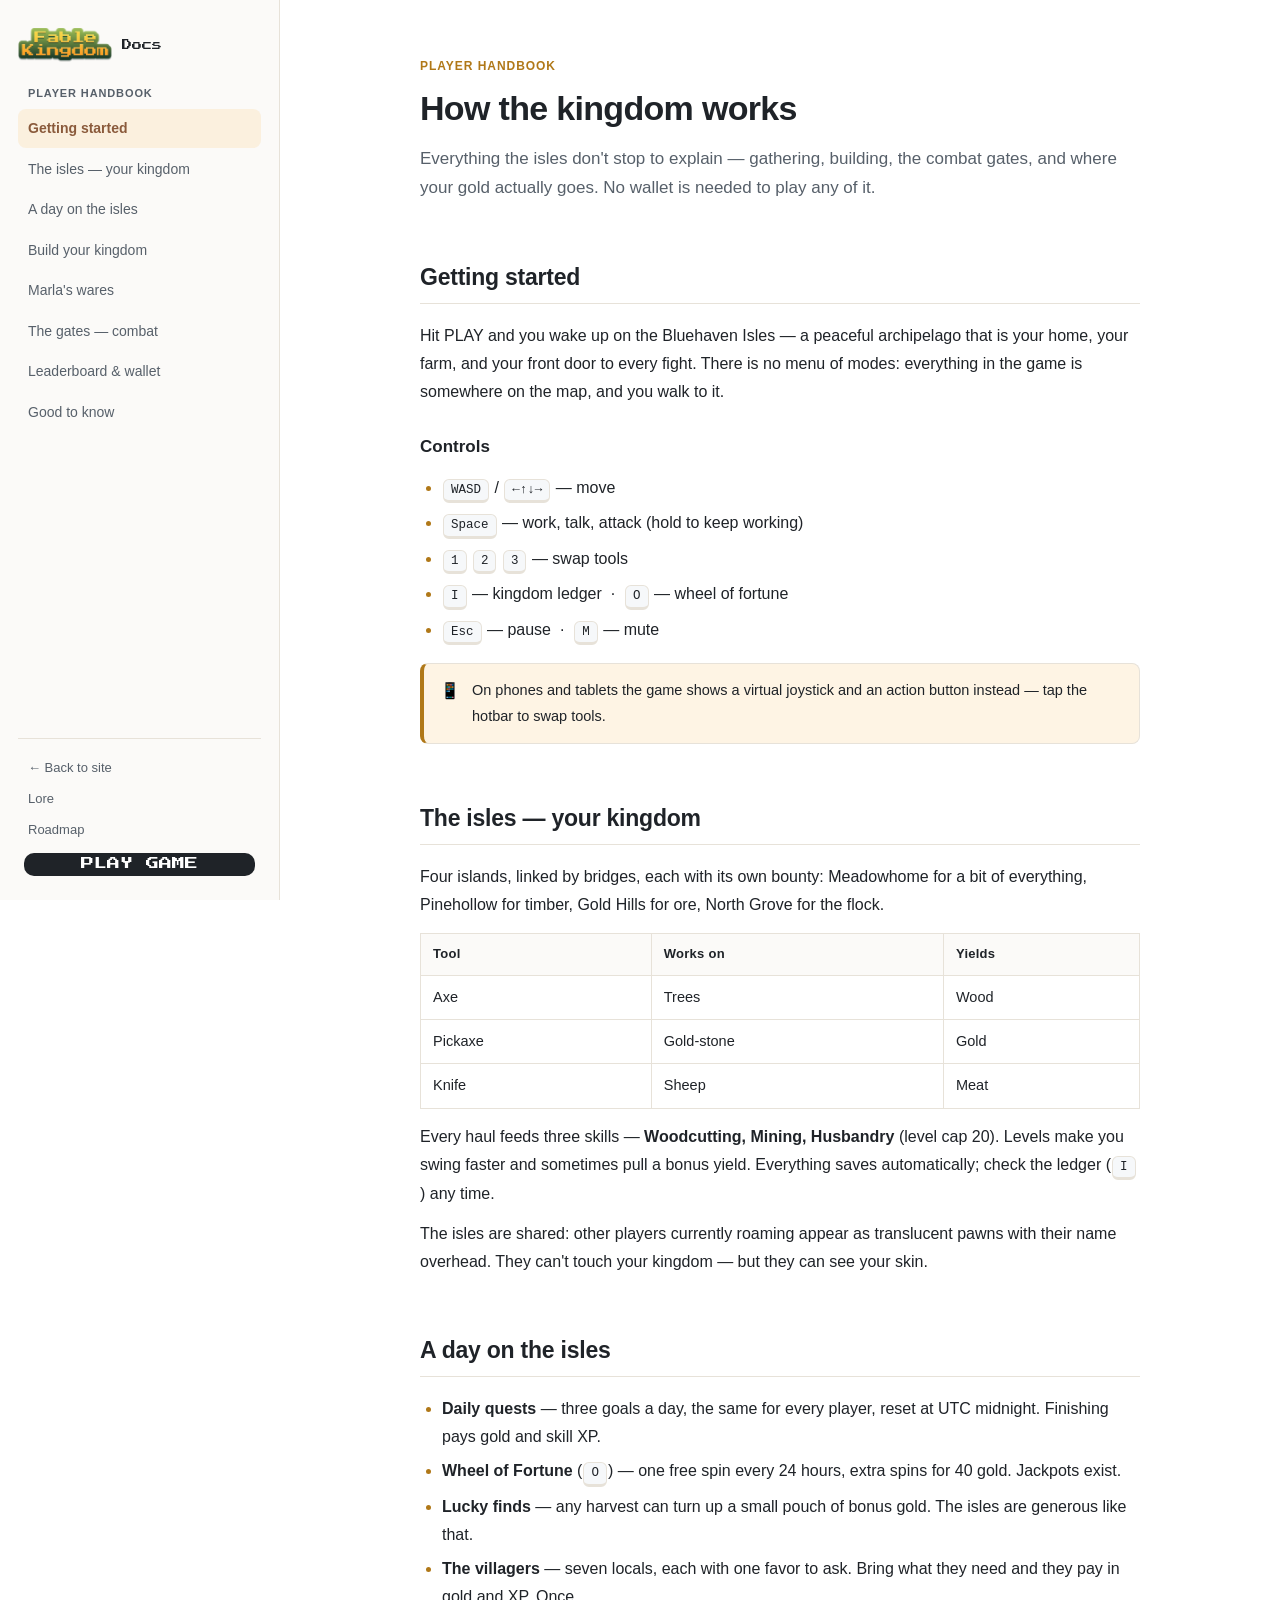
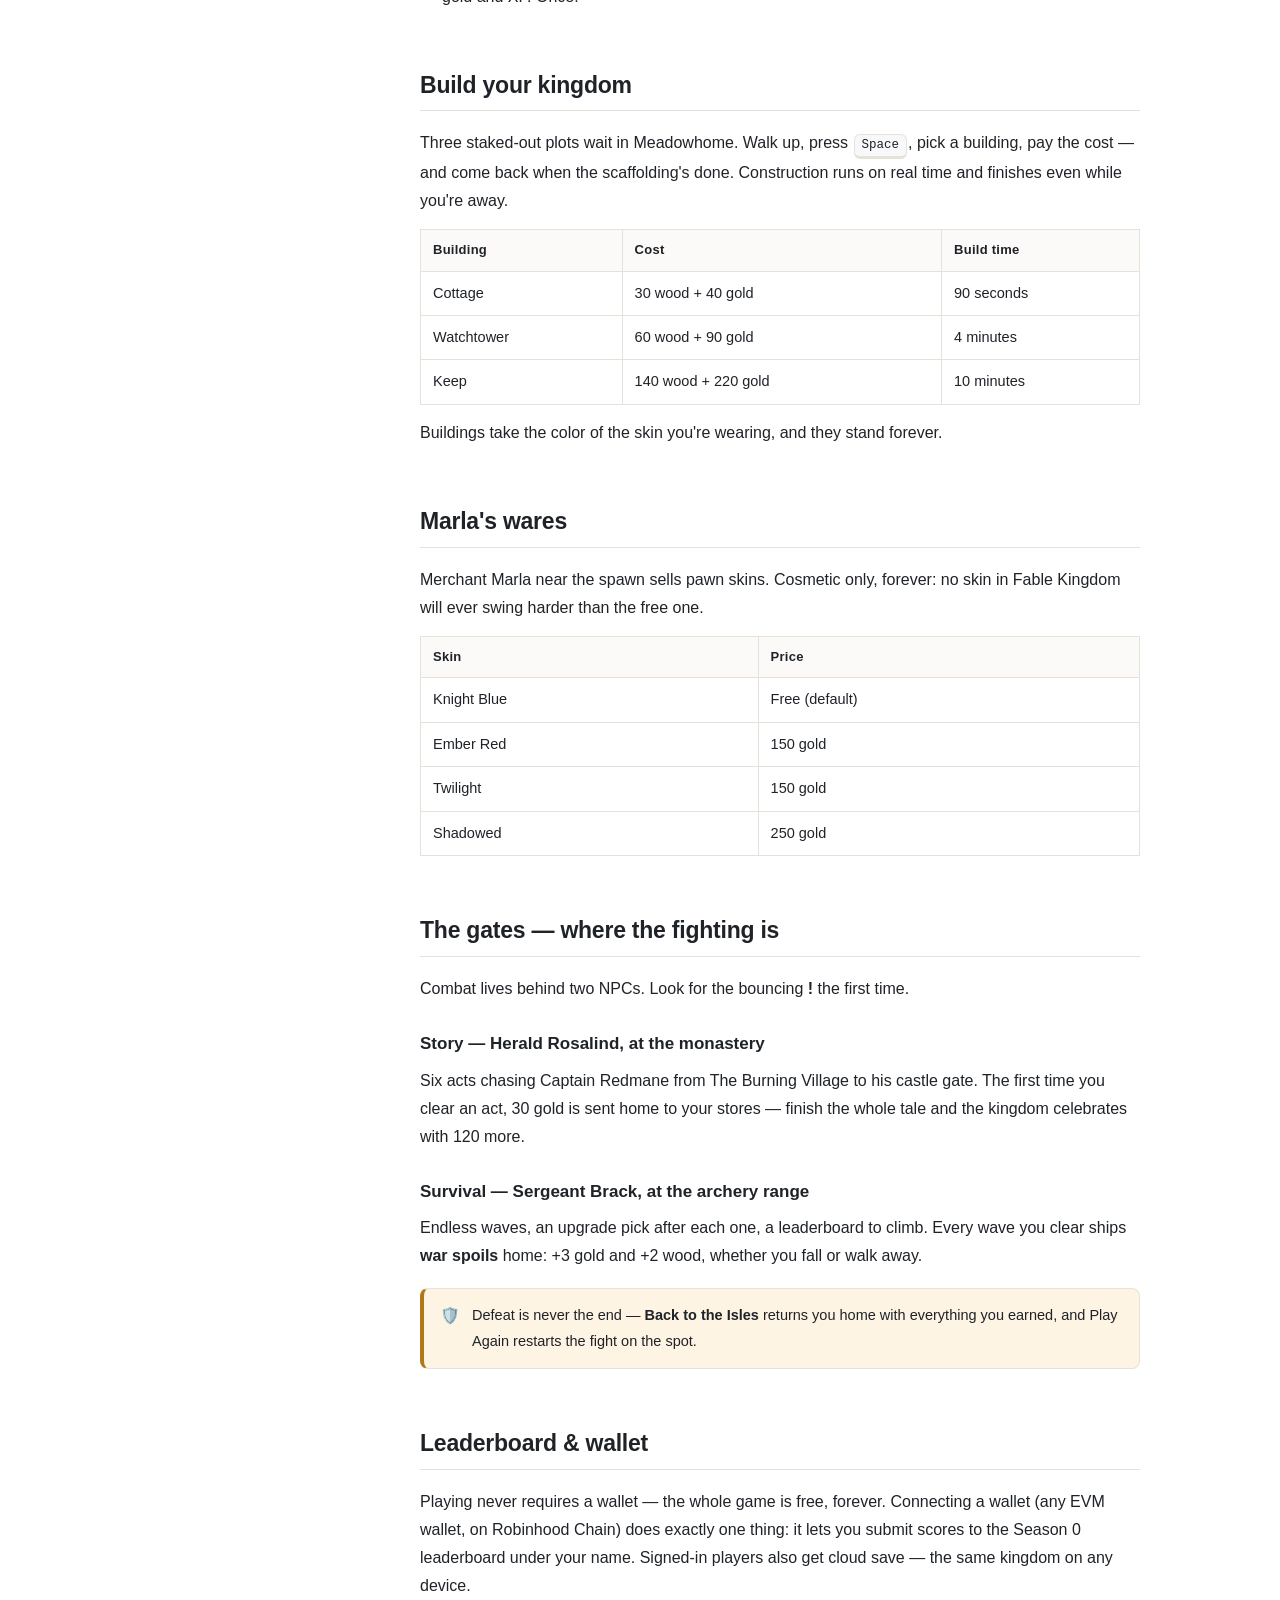
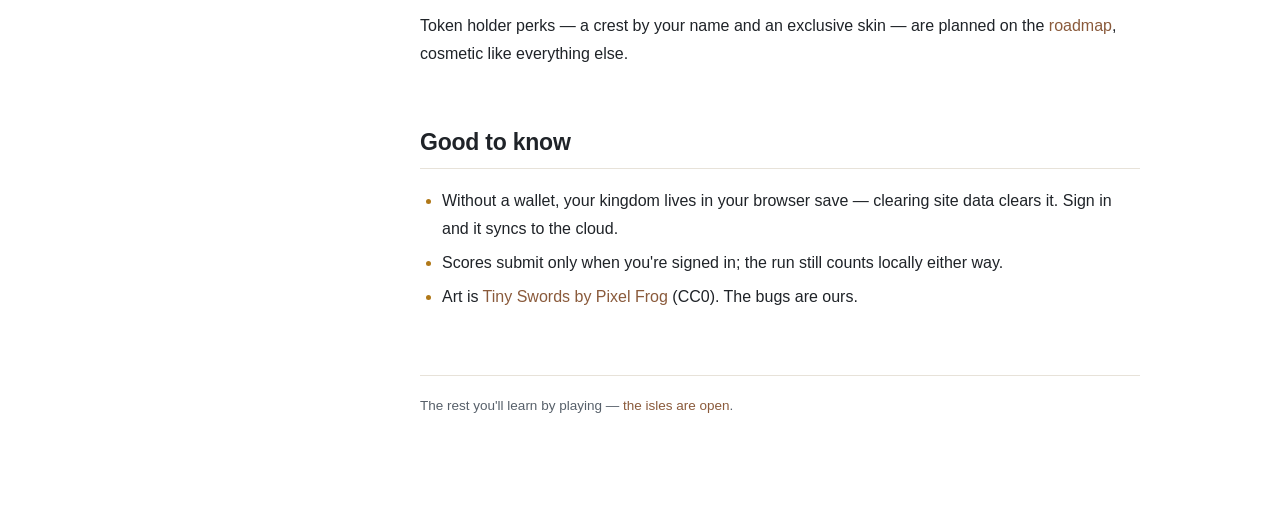
==== commit b4bdda9f: "Add online presence - players see each other on the isles - Supabase Realtime: presence roster + thr" ====
--- a/game/docs.html
+++ b/game/docs.html
@@ -93,6 +93,11 @@
           Husbandry</strong> (level cap 20). Levels make you swing faster and
           sometimes pull a bonus yield. Everything saves automatically; check
           the ledger (<kbd>I</kbd>) any time.
+        </p>
+        <p>
+          The isles are shared: other players currently roaming appear as
+          translucent pawns with their name overhead. They can't touch your
+          kingdom — but they can see your skin.
         </p>
       </section>
 
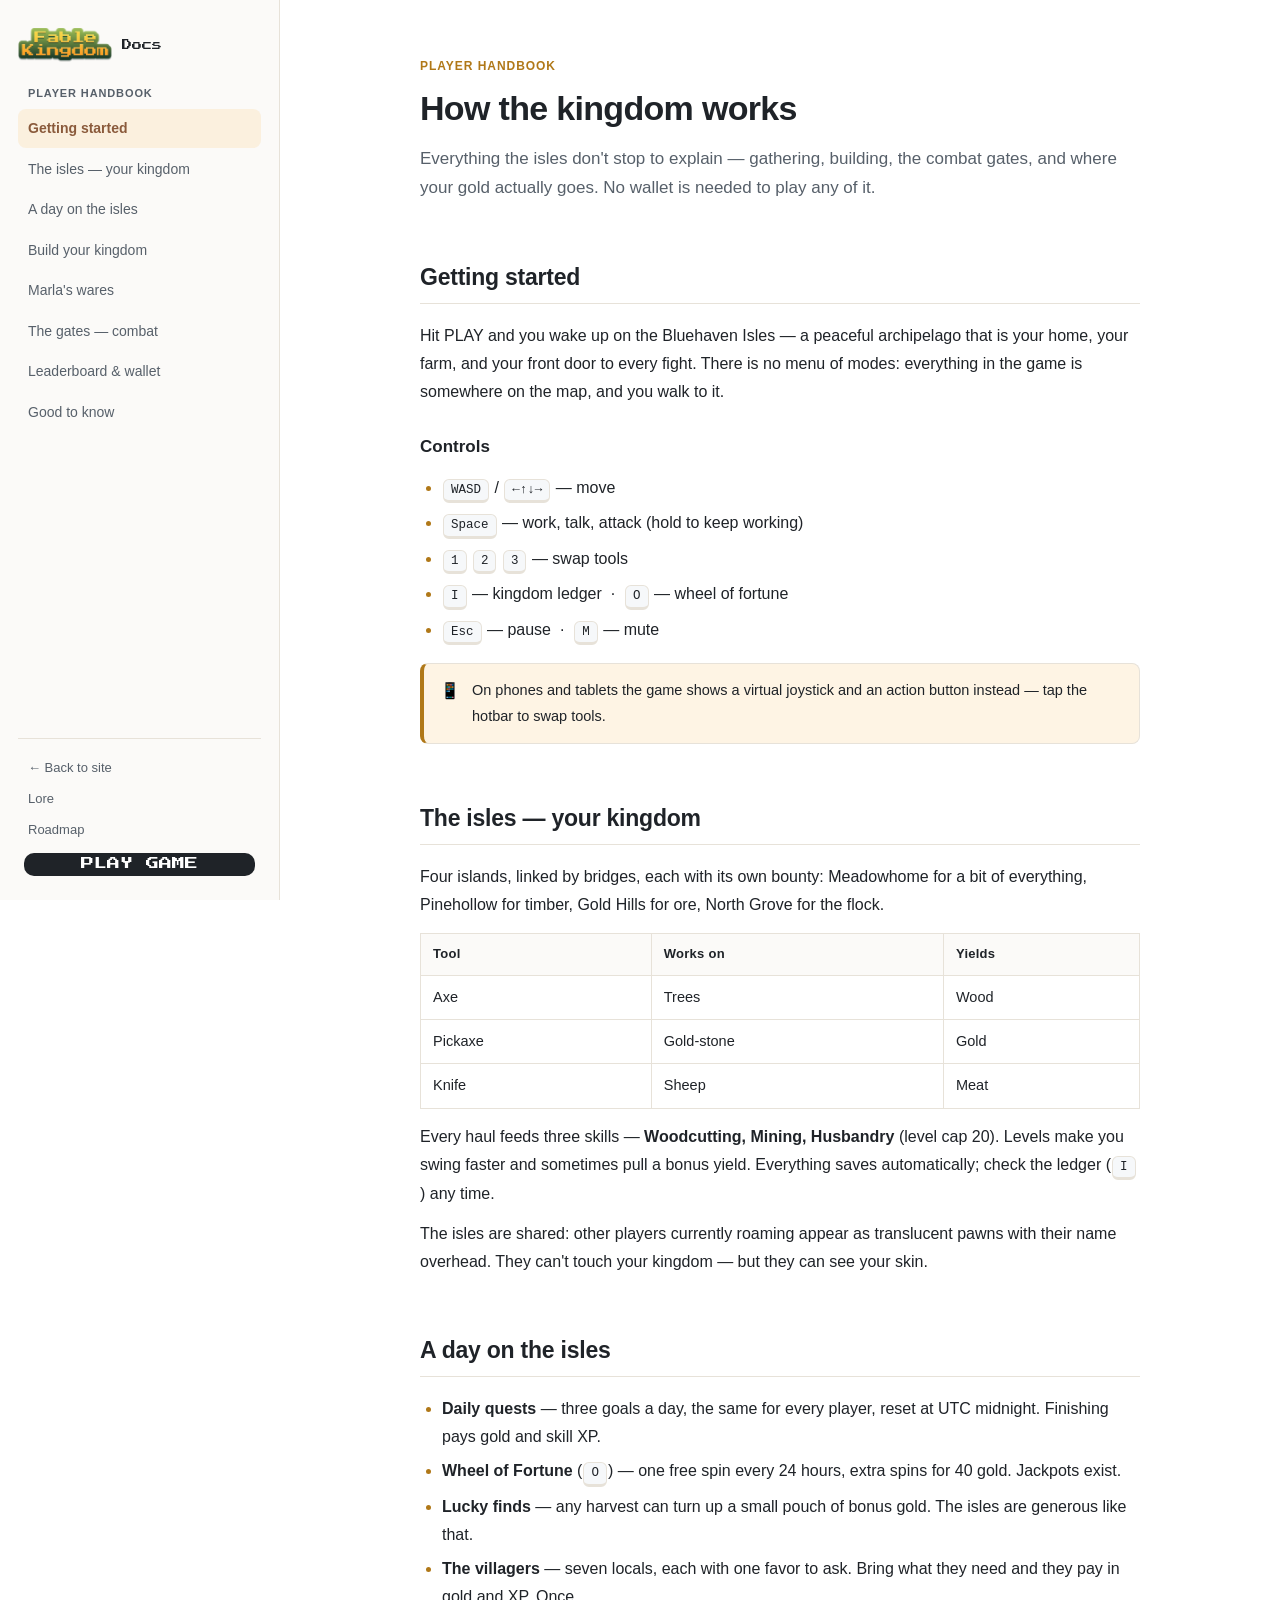
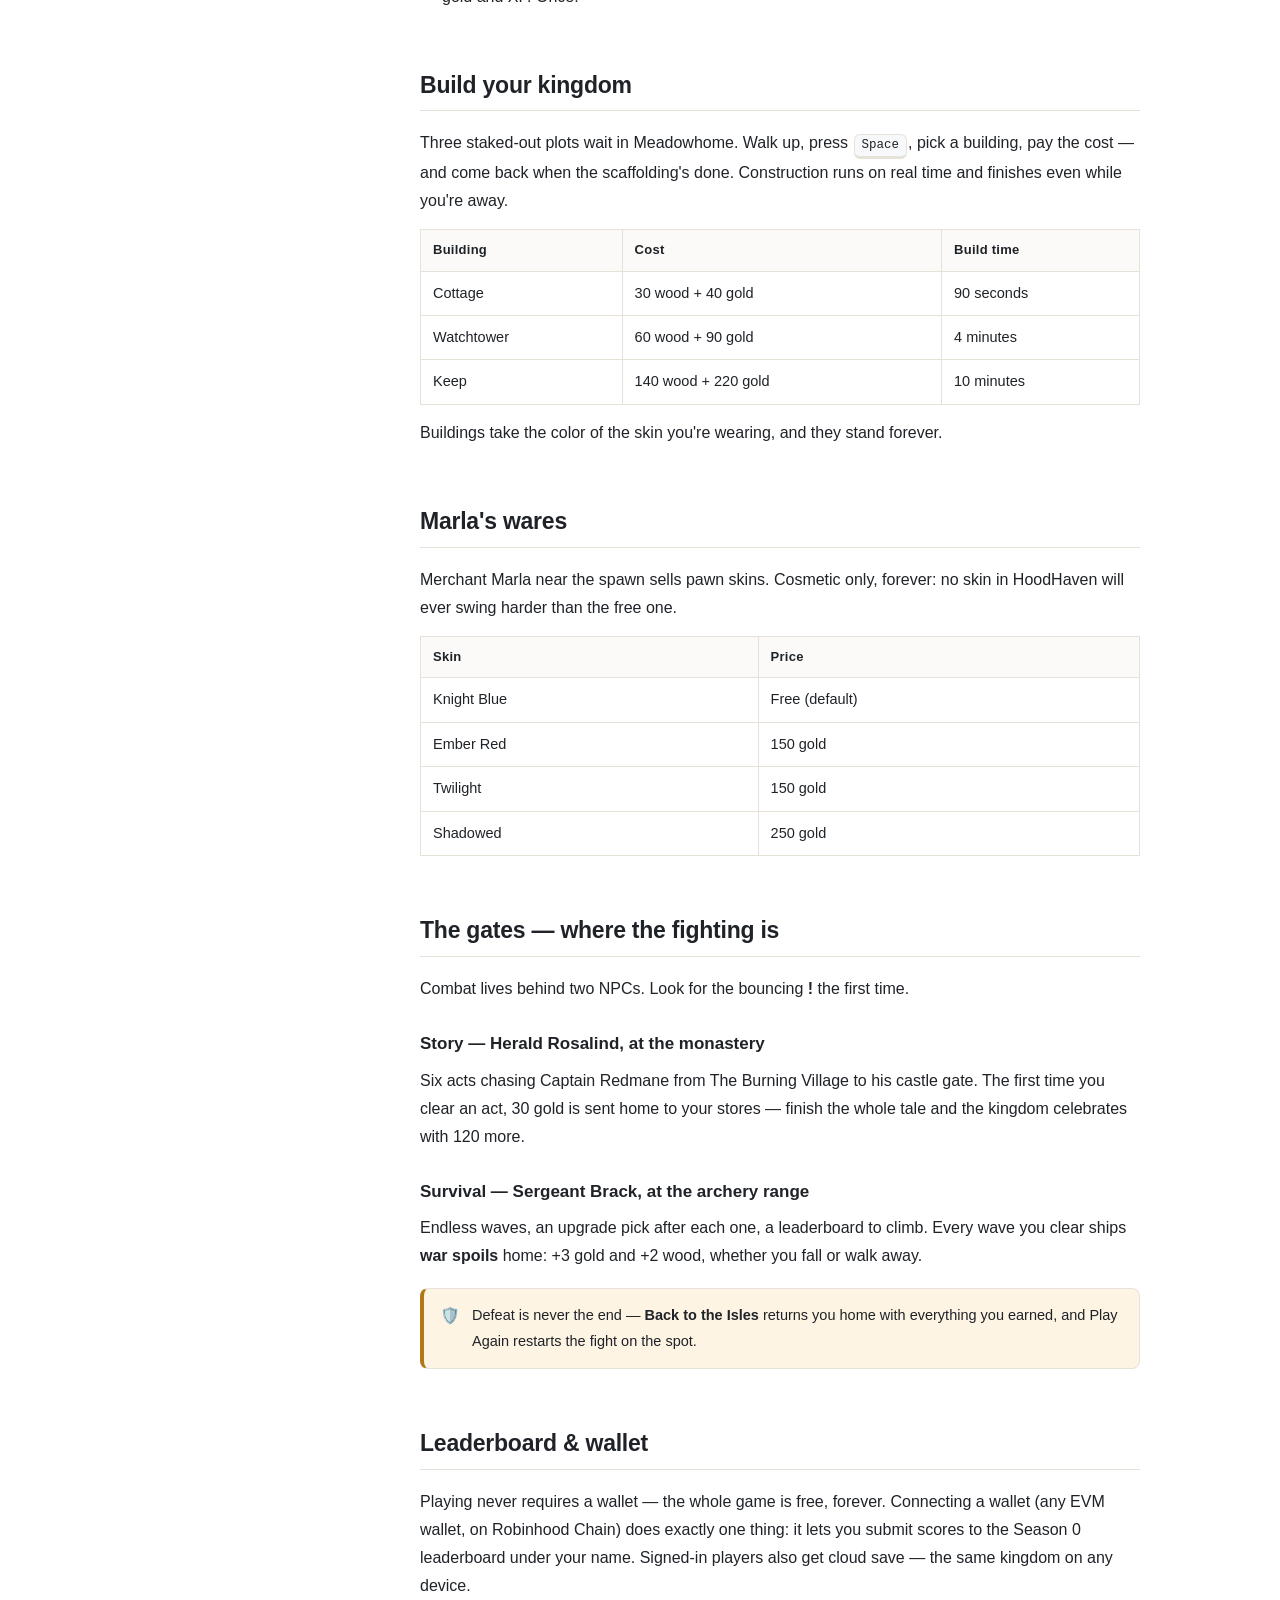
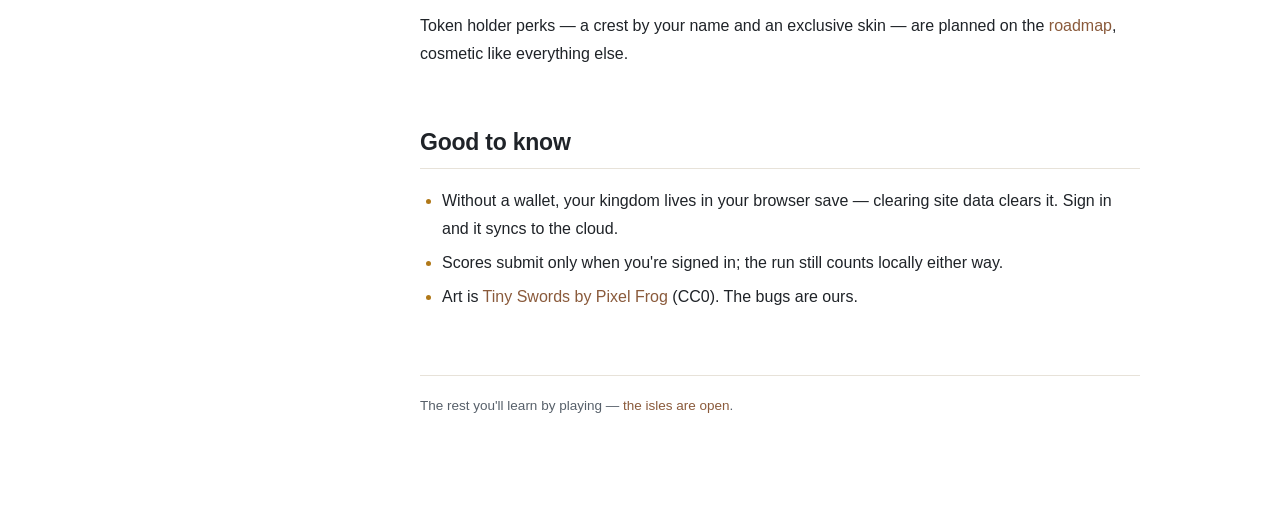
==== commit 2dc85502: "Rebrand: Fable Kingdom -> HoodHaven - All player-visible text renamed across index/play/lore/roadmap" ====
--- a/game/docs.html
+++ b/game/docs.html
@@ -4,8 +4,8 @@
   <meta charset="UTF-8" />
   <meta name="viewport" content="width=device-width, initial-scale=1.0" />
   <link rel="icon" type="image/png" href="/favicon.png" />
-  <title>Docs — Fable Kingdom</title>
-  <meta name="description" content="The Fable Kingdom player handbook — how the isles, the gates, and the kingdom's economy work." />
+  <title>Docs — HoodHaven</title>
+  <meta name="description" content="The HoodHaven player handbook — how the isles, the gates, and the kingdom's economy work." />
   <link rel="preconnect" href="https://fonts.googleapis.com" />
   <link href="https://fonts.googleapis.com/css2?family=Press+Start+2P&display=swap" rel="stylesheet" />
   <link rel="stylesheet" href="docs.css" />
@@ -14,7 +14,7 @@
 
   <aside class="side">
     <a class="side-brand" href="/">
-      <img src="assets/landing/logo.png" alt="Fable Kingdom" />
+      <img src="assets/landing/logo.png" alt="HoodHaven" />
       <span>Docs</span>
     </a>
 
@@ -134,7 +134,7 @@
         <h2>Marla's wares</h2>
         <p>
           Merchant Marla near the spawn sells pawn skins. Cosmetic only,
-          forever: no skin in Fable Kingdom will ever swing harder than the
+          forever: no skin in HoodHaven will ever swing harder than the
           free one.
         </p>
         <table>
--- a/game/docs.css
+++ b/game/docs.css
@@ -1,4 +1,4 @@
-/* Fable Kingdom docs — GitBook-style: fixed sidebar nav, light reading
+/* HoodHaven docs — GitBook-style: fixed sidebar nav, light reading
    theme, clean sans body. Intentionally different from the landing pages
    (its own stylesheet); only the brand logo keeps the pixel font. */
 
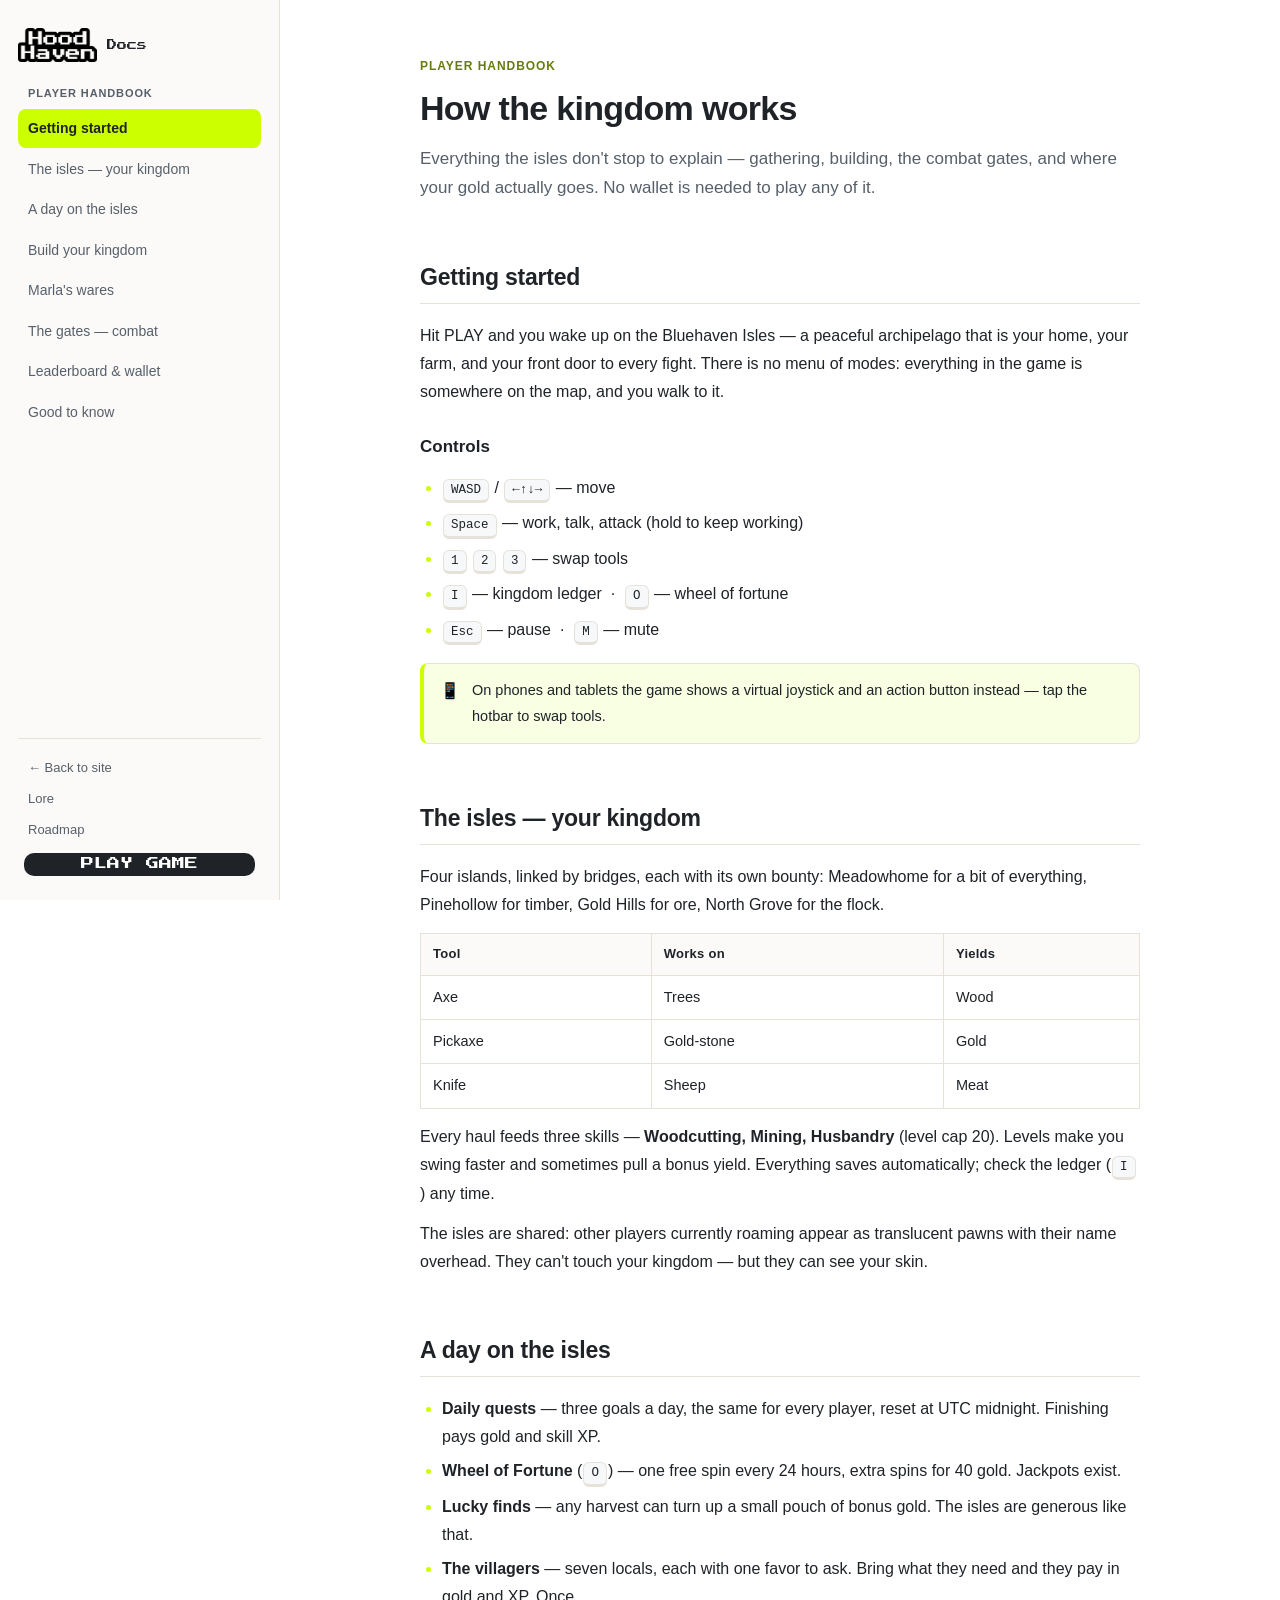
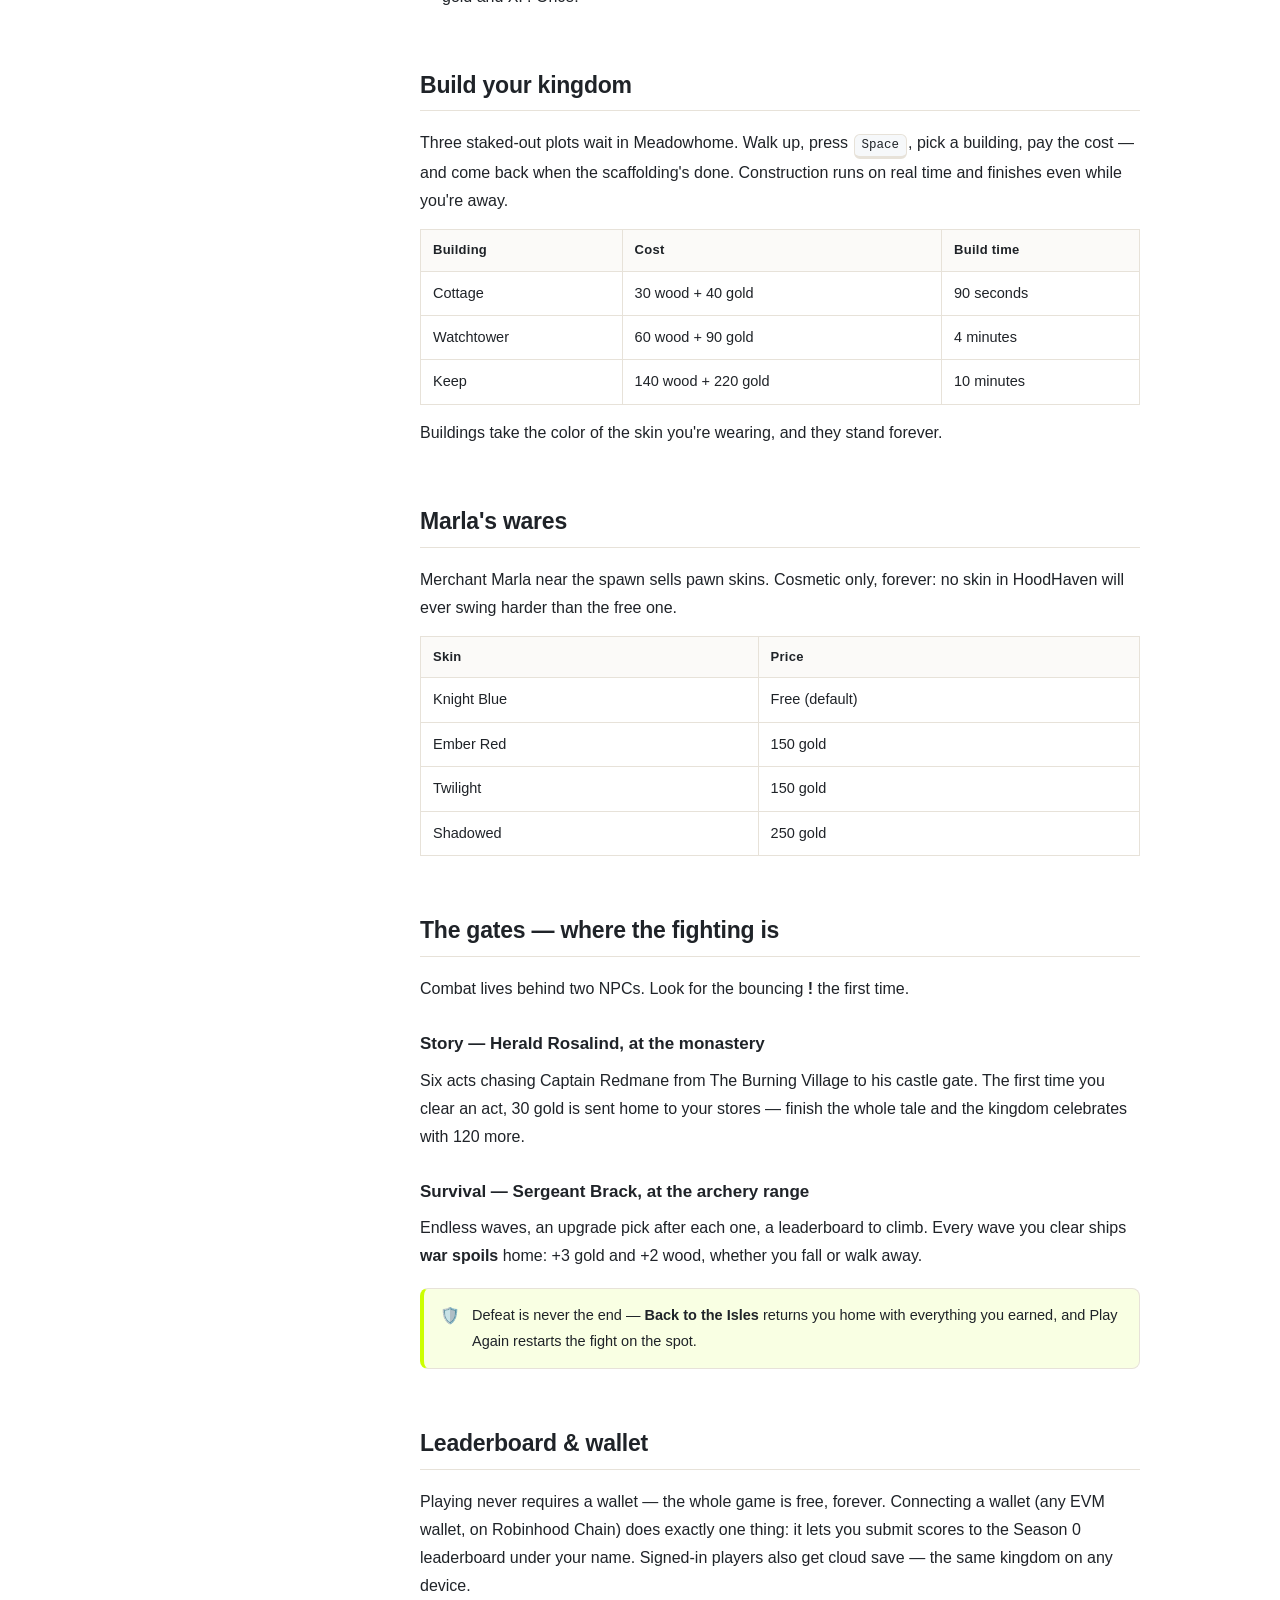
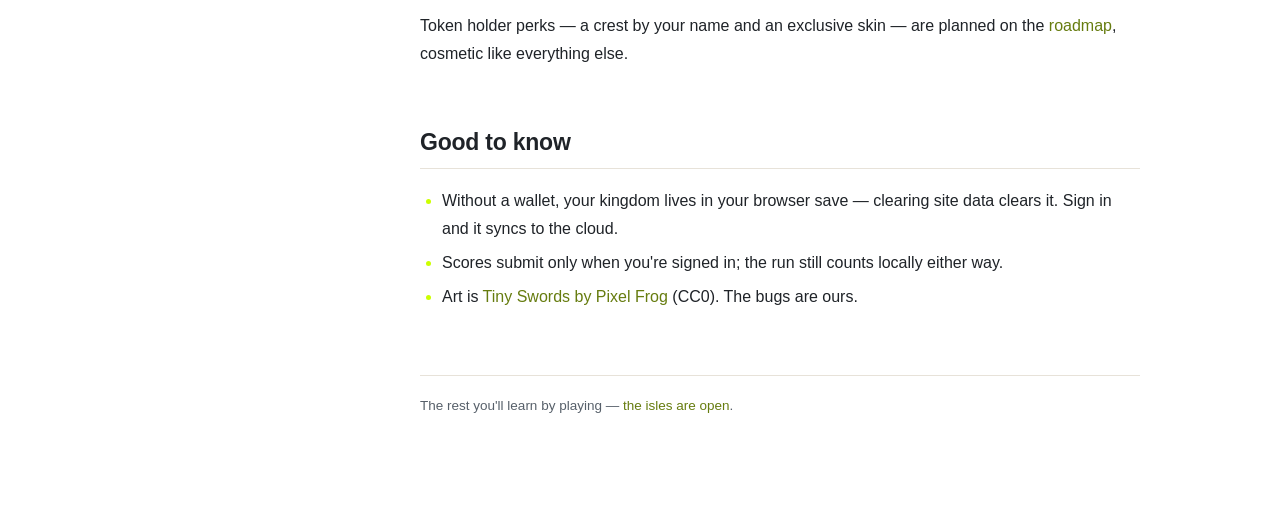
==== commit c2531d91: "Fix mobile overlay panels clipping off-screen Ledger, shop, build menu, gate confirm, and leaderboar" ====
--- a/game/docs.html
+++ b/game/docs.html
@@ -14,7 +14,7 @@
 
   <aside class="side">
     <a class="side-brand" href="/">
-      <img src="assets/landing/logo.png" alt="HoodHaven" />
+      <img src="assets/landing/logo_black.png" alt="HoodHaven" />
       <span>Docs</span>
     </a>
 
--- a/game/docs.css
+++ b/game/docs.css
@@ -8,9 +8,10 @@
   --text: #1f2328;
   --text-soft: #57606a;
   --border: #e7e2d9;
-  --brand: #8a5a3b;          /* warm wood-brown links/accents */
-  --brand-soft: rgba(243, 179, 64, 0.14);
-  --gold: #b07818;
+  --brand: #CCFF00;          /* warm wood-brown links/accents */
+  --brand-soft: #F9FFE3;
+  --gold: #CCFF00;
+  --robin: #667C0F;
   --font-pixel: 'Press Start 2P', 'Courier New', monospace;
   --font-body: -apple-system, BlinkMacSystemFont, 'Segoe UI', Roboto,
     'Helvetica Neue', Arial, sans-serif;
@@ -29,7 +30,7 @@
   line-height: 1.75;
 }
 
-a { color: var(--brand); text-decoration: none; }
+a { color: var(--robin); text-decoration: none; }
 a:hover { text-decoration: underline; }
 
 /* ---------- Sidebar ---------- */
@@ -89,8 +90,8 @@
 }
 
 .side-nav a.active {
-  background: var(--brand-soft);
-  color: var(--brand);
+  background: var(--brand);
+  color: var(--text);
   font-weight: 600;
 }
 
@@ -135,7 +136,7 @@
   font-weight: 700;
   letter-spacing: 0.08em;
   text-transform: uppercase;
-  color: var(--gold);
+  color: var(--robin);
   margin-bottom: 10px;
 }
 
@@ -222,7 +223,7 @@
   font-size: 14.5px;
 }
 
-.hint.warn { border-left-color: #d29922; background: #fff8ec; }
+.hint.warn { border-left-color: #CCFF00; background: #F9FFE3; }
 
 .hint-icon { flex: none; font-size: 16px; line-height: 1.6; }
 
